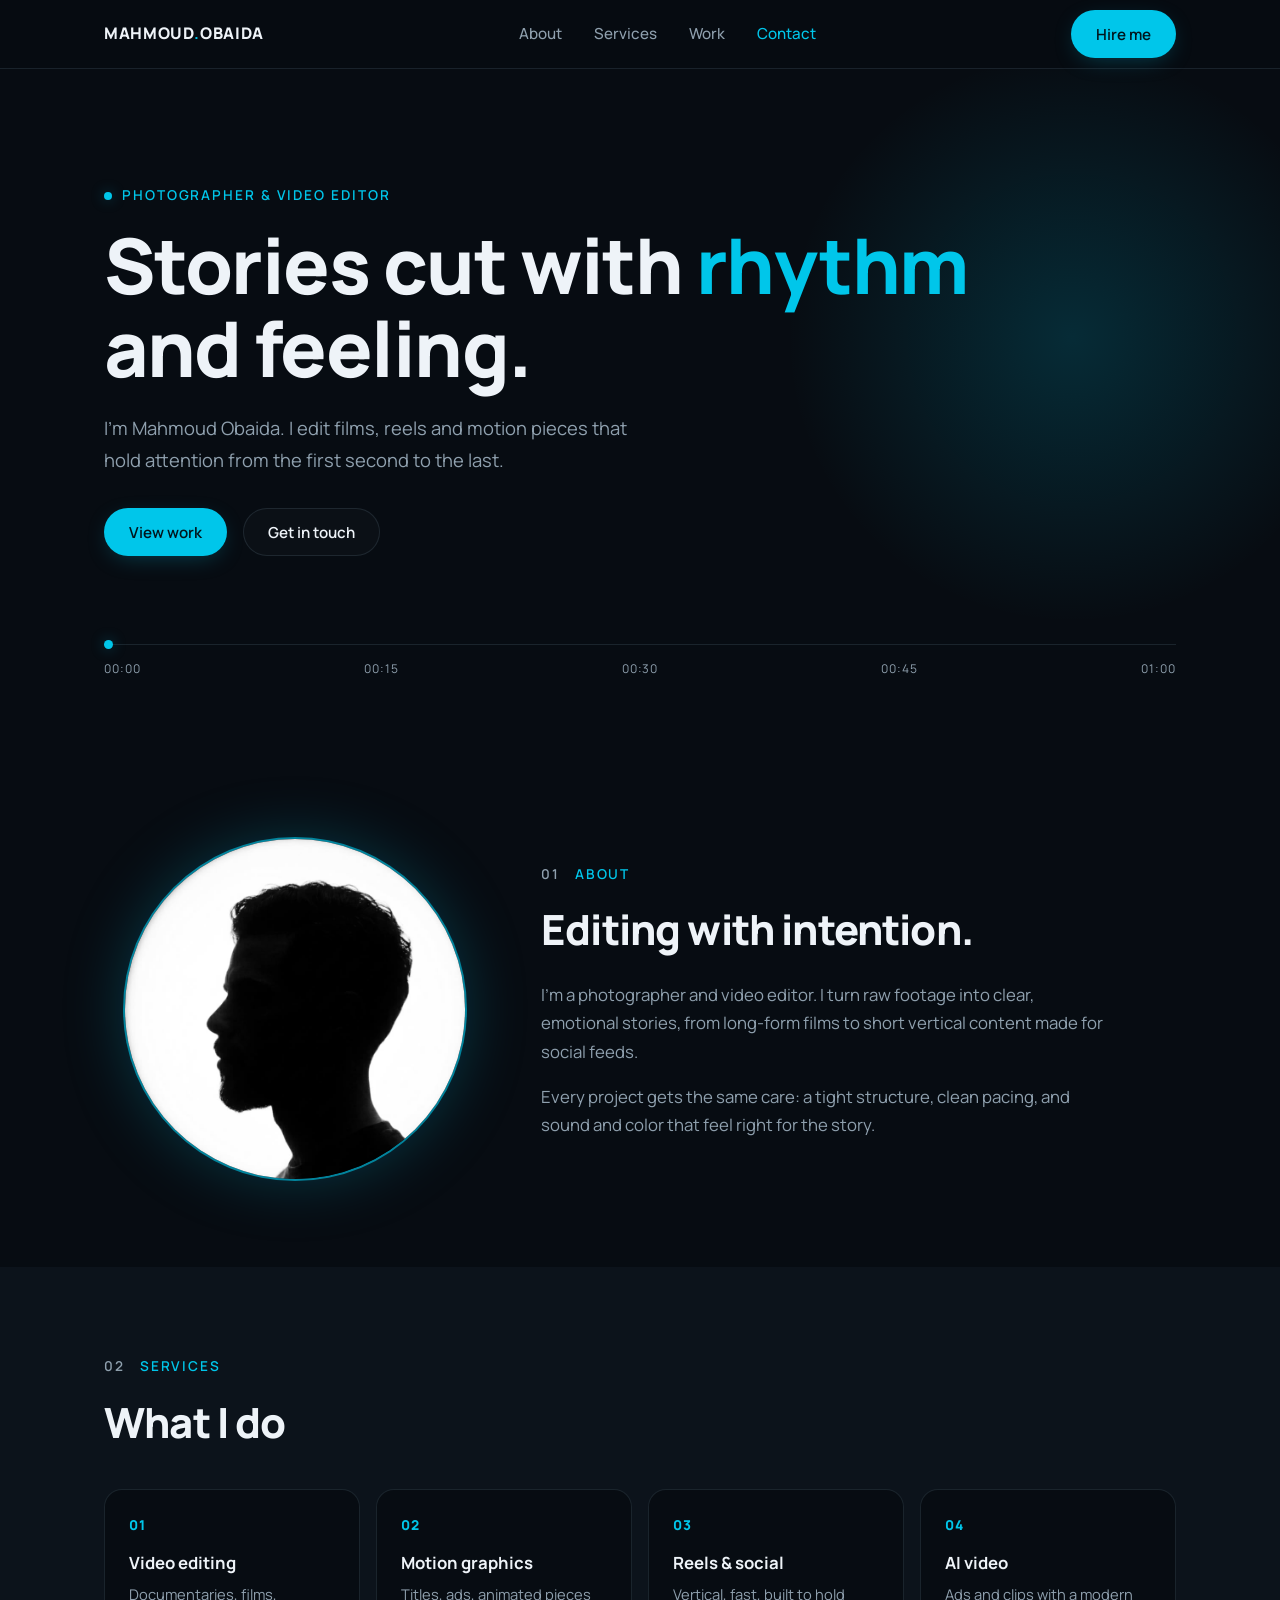
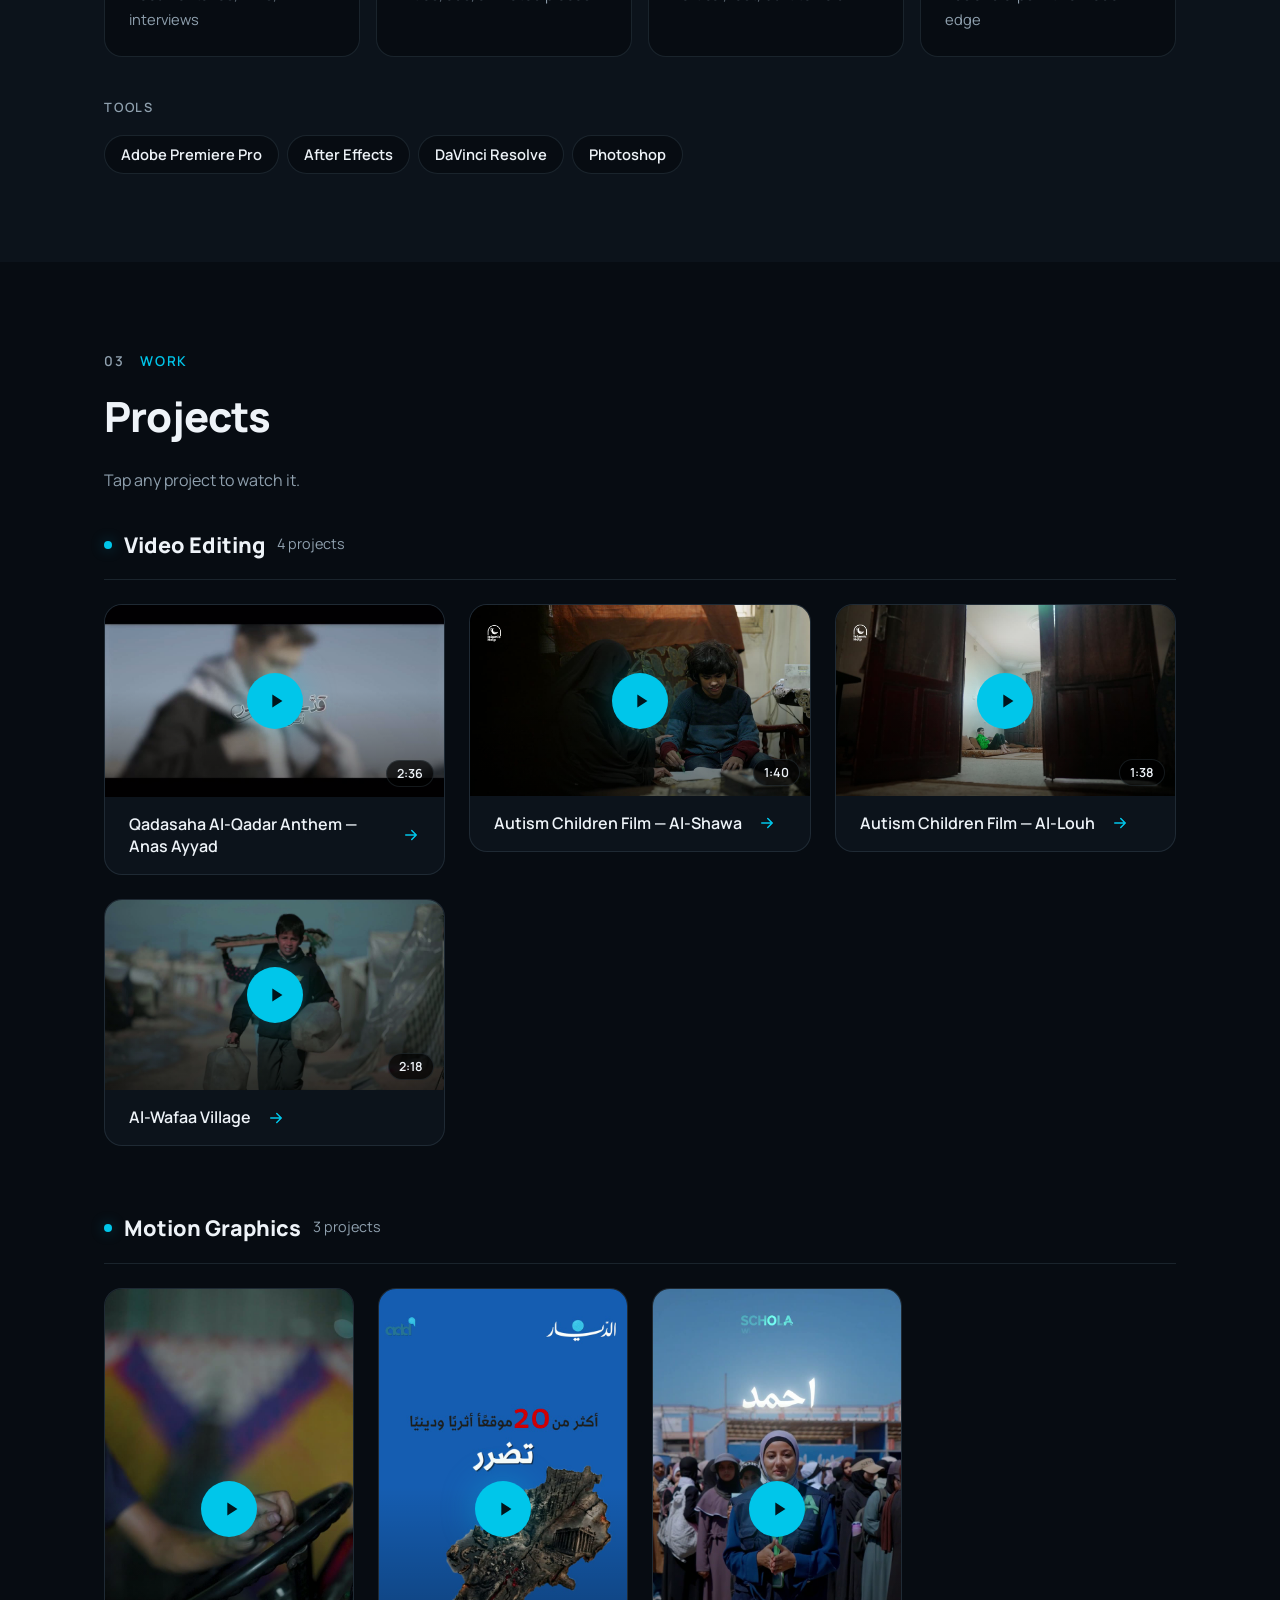
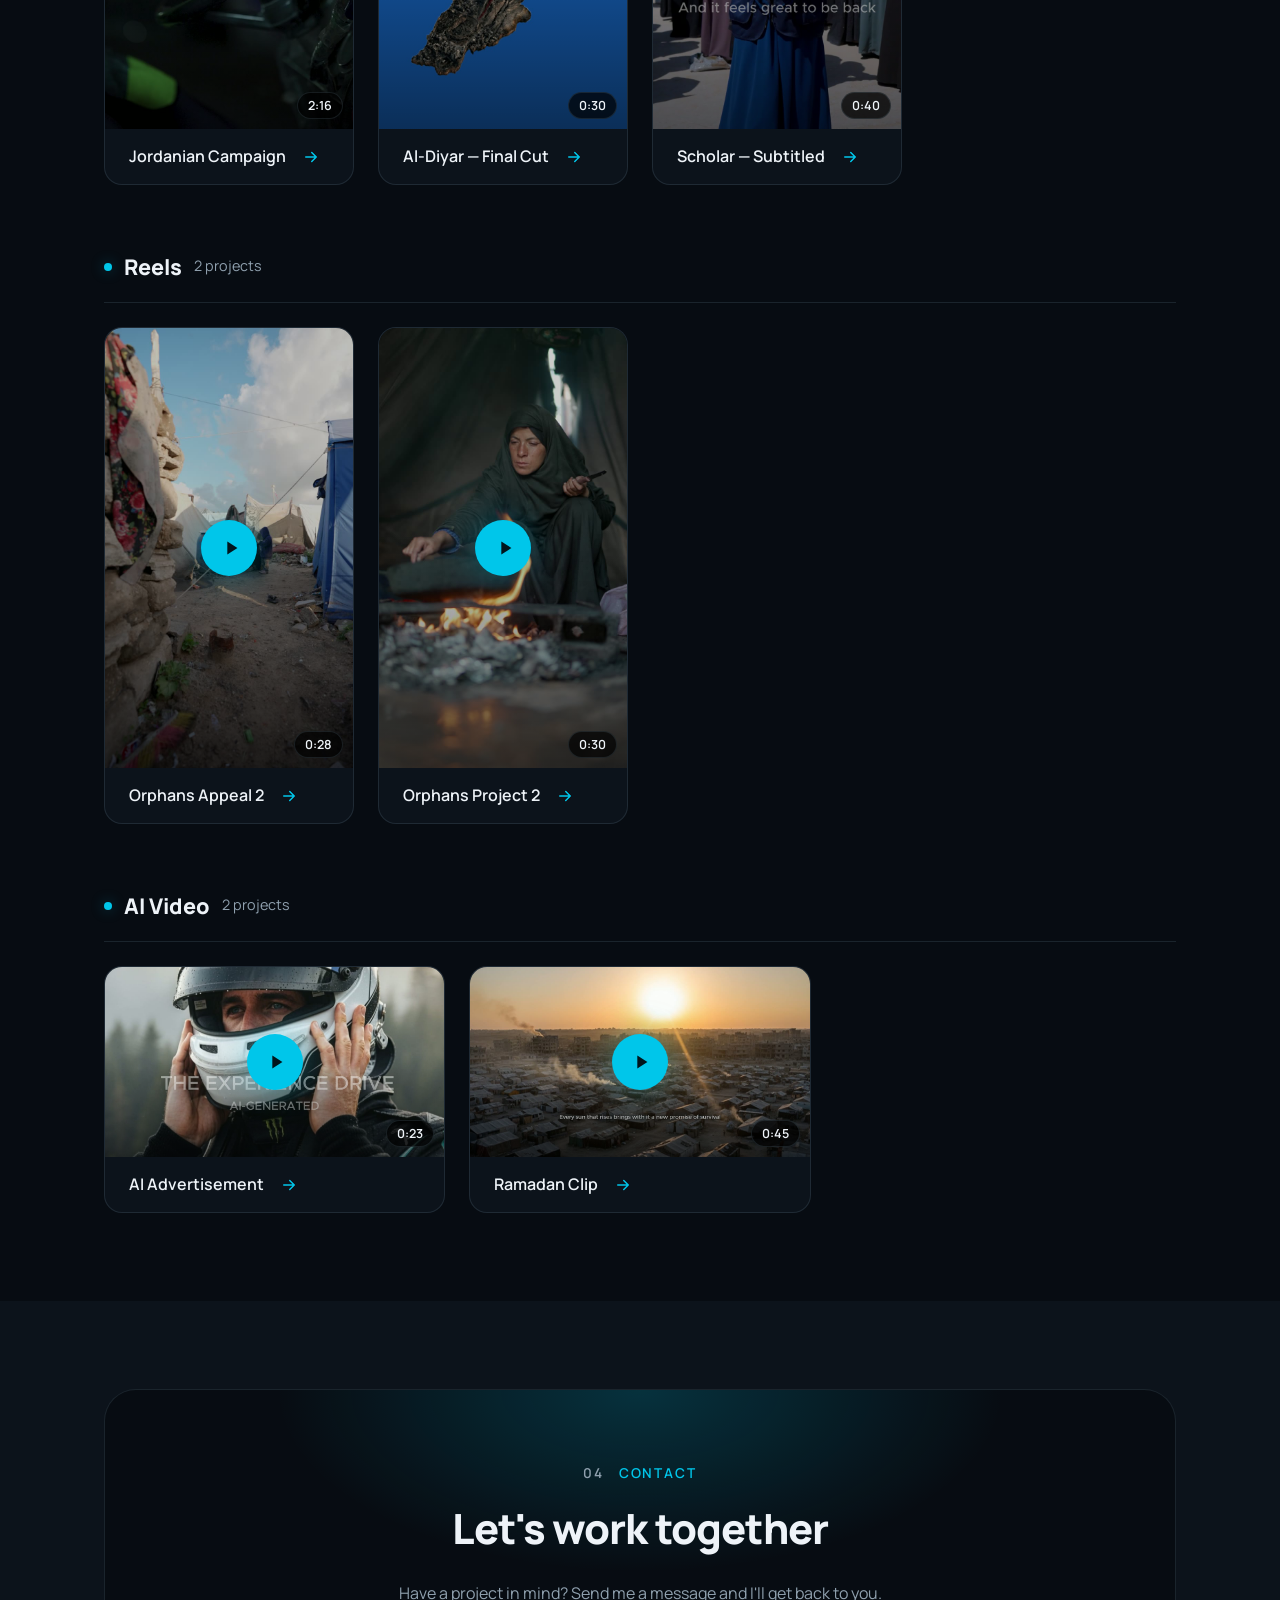
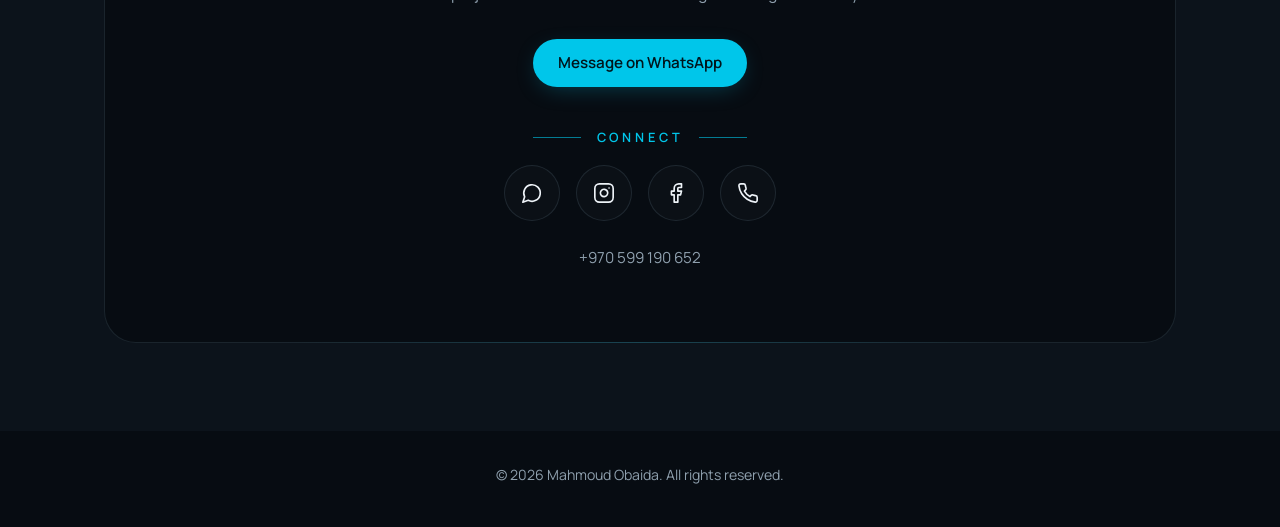
==== index.html @ cd0e5b62 "Cyan theme, stacked sections, admin dashboard" ====
<!DOCTYPE html>
<html lang="en">
<head>
<meta charset="UTF-8">
<meta name="viewport" content="width=device-width, initial-scale=1">
<title>Mahmoud Obaida — Photographer & Video Editor</title>
<meta name="description" content="Portfolio of Mahmoud Obaida, photographer and video editor. Video editing, reels, motion graphics and AI-assisted video.">
<meta name="theme-color" content="#070C12">
<link rel="preconnect" href="https://fonts.googleapis.com">
<link rel="preconnect" href="https://fonts.gstatic.com" crossorigin>
<link href="https://fonts.googleapis.com/css2?family=Manrope:wght@400;500;600;800&display=swap" rel="stylesheet">
<link rel="stylesheet" href="css/styles.css">
</head>
<body>

<header>
  <nav class="wrap">
    <a href="#top" class="logo">MAHMOUD<b>.</b>OBAIDA</a>
    <ul id="nav-links">
      <li><a href="#about">About</a></li>
      <li><a href="#services">Services</a></li>
      <li><a href="#work">Work</a></li>
      <li><a href="#contact">Contact</a></li>
    </ul>
    <a href="#contact" class="btn btn-primary">Hire me</a>
  </nav>
</header>

<main id="top">
  <section class="hero">
    <div class="wrap">
      <p class="eyebrow">Photographer &amp; Video Editor</p>
      <h1>Stories cut with <span>rhythm</span> and feeling.</h1>
      <p class="lead">I'm Mahmoud Obaida. I edit films, reels and motion pieces that hold attention from the first second to the last.</p>
      <div class="actions">
        <a href="#work" class="btn btn-primary">View work</a>
        <a href="#contact" class="btn btn-ghost">Get in touch</a>
      </div>
      <div class="timeline" aria-hidden="true">
        <span>00:00</span><span>00:15</span><span>00:30</span><span>00:45</span><span>01:00</span>
        <i class="playhead"></i>
      </div>
    </div>
  </section>

  <section id="about">
    <div class="wrap about">
      <div class="portrait"><img src="media/photos/about.jpg" alt="Silhouette portrait of Mahmoud Obaida" loading="lazy"></div>
      <div>
        <p class="kicker"><b>01</b> About</p>
        <h2>Editing with intention.</h2>
        <p>I'm a photographer and video editor. I turn raw footage into clear, emotional stories, from long-form films to short vertical content made for social feeds.</p>
        <p>Every project gets the same care: a tight structure, clean pacing, and sound and color that feel right for the story.</p>
      </div>
    </div>
  </section>

  <section id="services" class="alt">
    <div class="wrap">
      <p class="kicker"><b>02</b> Services</p>
      <h2>What I do</h2>
      <div class="services">
        <div class="service"><em>01</em><b>Video editing</b><span>Documentaries, films, interviews</span></div>
        <div class="service"><em>02</em><b>Motion graphics</b><span>Titles, ads, animated pieces</span></div>
        <div class="service"><em>03</em><b>Reels &amp; social</b><span>Vertical, fast, built to hold</span></div>
        <div class="service"><em>04</em><b>AI video</b><span>Ads and clips with a modern edge</span></div>
      </div>
      <p class="tools-label">Tools</p>
      <ul class="tools">
        <li>Adobe Premiere Pro</li>
        <li>After Effects</li>
        <li>DaVinci Resolve</li>
        <li>Photoshop</li>
      </ul>
    </div>
  </section>

  <section id="work">
    <div class="wrap">
      <p class="kicker"><b>03</b> Work</p>
      <h2>Projects</h2>
      <p class="sub">Tap any project to watch it.</p>
      <div id="works" aria-live="polite"></div>
    </div>
  </section>

  <section id="contact" class="alt">
    <div class="wrap">
      <div class="contact-box">
        <p class="kicker"><b>04</b> Contact</p>
        <h2>Let's work together</h2>
        <p class="sub">Have a project in mind? Send me a message and I'll get back to you.</p>
        <div class="actions">
          <a class="btn btn-primary" href="https://wa.me/970599190652" target="_blank" rel="noopener">Message on WhatsApp</a>
        </div>
        <p class="connect-label"><span>Connect</span></p>
        <div class="socials">
          <a href="https://wa.me/970599190652" target="_blank" rel="noopener" aria-label="WhatsApp">
            <svg viewBox="0 0 24 24" fill="none" stroke="currentColor" stroke-width="1.8" stroke-linecap="round" stroke-linejoin="round"><path d="M7.9 20A9 9 0 1 0 4 16.1L2 22Z"/></svg>
          </a>
          <a href="https://www.instagram.com/mahmoudo_editor" target="_blank" rel="noopener" aria-label="Instagram">
            <svg viewBox="0 0 24 24" fill="none" stroke="currentColor" stroke-width="1.8" stroke-linecap="round" stroke-linejoin="round"><rect width="20" height="20" x="2" y="2" rx="5" ry="5"/><path d="M16 11.37A4 4 0 1 1 12.63 8 4 4 0 0 1 16 11.37z"/><line x1="17.5" x2="17.51" y1="6.5" y2="6.5"/></svg>
          </a>
          <a href="https://www.facebook.com/share/1K28f4U4rn/" target="_blank" rel="noopener" aria-label="Facebook">
            <svg viewBox="0 0 24 24" fill="none" stroke="currentColor" stroke-width="1.8" stroke-linecap="round" stroke-linejoin="round"><path d="M18 2h-3a5 5 0 0 0-5 5v3H7v4h3v8h4v-8h3l1-4h-4V7a1 1 0 0 1 1-1h3z"/></svg>
          </a>
          <a href="tel:+970599190652" aria-label="Call +970 599 190 652">
            <svg viewBox="0 0 24 24" fill="none" stroke="currentColor" stroke-width="1.8" stroke-linecap="round" stroke-linejoin="round"><path d="M22 16.92v3a2 2 0 0 1-2.18 2 19.79 19.79 0 0 1-8.63-3.07 19.5 19.5 0 0 1-6-6 19.79 19.79 0 0 1-3.07-8.67A2 2 0 0 1 4.11 2h3a2 2 0 0 1 2 1.72 12.84 12.84 0 0 0 .7 2.81 2 2 0 0 1-.45 2.11L8.09 9.91a16 16 0 0 0 6 6l1.27-1.27a2 2 0 0 1 2.11-.45 12.84 12.84 0 0 0 2.81.7A2 2 0 0 1 22 16.92z"/></svg>
          </a>
        </div>
        <span class="phone" dir="ltr">+970 599 190 652</span>
      </div>
    </div>
  </section>
</main>

<footer>© <span id="year"></span> Mahmoud Obaida. All rights reserved.</footer>

<dialog id="lightbox" aria-label="Video player">
  <div class="player" id="player">
    <button class="close" id="close" aria-label="Close video">✕</button>
    <video id="vid" controls playsinline preload="none"></video>
    <p class="cap" id="cap"></p>
  </div>
</dialog>

<script src="js/main.js"></script>
</body>
</html>
---- css/styles.css ----
/* Mahmoud Obaida portfolio — dark theme, cyan accent. Colors and spacing are the tokens in :root. */
:root {
  --bg: #070C12;
  --surface: #0C131B;
  --surface-2: #121C27;
  --line: rgba(160, 200, 230, .12);
  --text: #EEF3F8;
  --muted: #8FA0AE;
  --accent: #00C6EA;
  --accent-2: #3DD9F5;
  --on-accent: #00151C;
  --glow: rgba(0, 198, 234, .35);
  --radius: 18px;
  --s1: 8px; --s2: 16px; --s3: 24px; --s4: 32px; --s5: 40px;
}
* { box-sizing: border-box; margin: 0; padding: 0; }
html { scroll-behavior: smooth; scroll-padding-top: 80px; }
body {
  font-family: 'Manrope', system-ui, sans-serif;
  background: var(--bg); color: var(--text);
  line-height: 1.7; -webkit-font-smoothing: antialiased; overflow-x: hidden;
}
a { color: inherit; text-decoration: none; }
img, video { display: block; max-width: 100%; }
ul { list-style: none; }
.wrap { max-width: 1120px; margin: 0 auto; padding: 0 var(--s3); }

/* Header */
header {
  position: sticky; top: 0; z-index: 20;
  background: rgba(7,12,18,.8); backdrop-filter: blur(16px);
  border-bottom: 1px solid var(--line);
}
nav { display: flex; align-items: center; justify-content: space-between; height: 68px; }
.logo { font-weight: 800; letter-spacing: .04em; }
.logo b { color: var(--accent); }
nav ul { display: flex; gap: var(--s4); }
nav ul a { color: var(--muted); font-weight: 500; font-size: .95rem; transition: color .2s; }
nav ul a:hover, nav ul a.active { color: var(--accent); }

/* Buttons. The ::after streak sweeps right to left every 3 seconds. */
.btn {
  position: relative; overflow: hidden;
  display: inline-flex; align-items: center; justify-content: center; gap: var(--s1);
  min-height: 48px; padding: 0 var(--s3); border-radius: 999px;
  font: 600 .95rem 'Manrope', sans-serif; cursor: pointer; border: 1px solid transparent;
  transition: transform .2s, box-shadow .25s, background .2s, border-color .2s;
}
.btn::after {
  content: ''; position: absolute; top: 0; bottom: 0; left: 0; width: 60%;
  background: linear-gradient(100deg, transparent, var(--shine, rgba(255,255,255,.5)), transparent);
  transform: translateX(170%) skewX(-20deg);
  animation: shine 3s ease-in-out infinite; pointer-events: none;
}
@keyframes shine {
  0%   { transform: translateX(170%) skewX(-20deg); }
  35%  { transform: translateX(-170%) skewX(-20deg); }
  100% { transform: translateX(-170%) skewX(-20deg); }
}
.btn:hover { transform: translateY(-2px); }
.btn-primary { background: var(--accent); color: var(--on-accent); box-shadow: 0 6px 24px -8px var(--glow); }
.btn-primary:hover { background: var(--accent-2); box-shadow: 0 10px 34px -6px var(--glow); }
.btn-ghost { --shine: rgba(255,255,255,.18); border-color: var(--line); color: var(--text); background: rgba(255,255,255,.02); }
.btn-ghost:hover { border-color: var(--accent); }

/* Hero */
.hero { position: relative; padding: 112px 0 72px; overflow: hidden; }
.hero::before {
  content: ''; position: absolute; right: -8%; top: -6%; width: 620px; height: 620px; pointer-events: none;
  background: radial-gradient(circle, rgba(0,198,234,.17), transparent 65%);
}
.hero .wrap { position: relative; }
.eyebrow {
  display: inline-flex; align-items: center; gap: 10px; color: var(--accent);
  font-weight: 600; font-size: .85rem; letter-spacing: .14em; text-transform: uppercase; margin-bottom: var(--s2);
}
.eyebrow::before { content: ''; width: 8px; height: 8px; border-radius: 50%; background: var(--accent); box-shadow: 0 0 14px var(--glow); }
h1 { font-size: clamp(2.6rem, 6.6vw, 4.8rem); font-weight: 800; line-height: 1.08; letter-spacing: -.02em; max-width: 12em; }
h1 span { color: var(--accent); }
.hero .lead { color: var(--muted); font-size: 1.15rem; max-width: 30em; margin: var(--s3) 0 var(--s4); }
.actions { display: flex; gap: var(--s2); flex-wrap: wrap; }

/* Timeline decoration */
.timeline {
  position: relative; display: flex; justify-content: space-between; margin-top: 88px; padding-top: 14px;
  border-top: 1px solid var(--line); color: var(--muted); font-size: .75rem; letter-spacing: .08em;
}
.playhead {
  position: absolute; top: -5px; left: 0; width: 9px; height: 9px; border-radius: 50%;
  background: var(--accent); box-shadow: 0 0 14px var(--glow); animation: scrub 14s linear infinite;
}
@keyframes scrub { from { left: 0; } to { left: calc(100% - 9px); } }

/* Sections */
section { padding: 88px 0; }
.alt { background: var(--surface); }
.kicker { color: var(--accent); font-size: .85rem; font-weight: 600; letter-spacing: .14em; text-transform: uppercase; }
.kicker b { color: var(--muted); font-weight: 600; margin-right: 10px; }
h2 { font-size: clamp(1.9rem, 4vw, 2.6rem); font-weight: 800; letter-spacing: -.02em; margin: var(--s1) 0 var(--s2); }
.sub { color: var(--muted); max-width: 36em; margin-bottom: var(--s4); }

/* About */
.about { display: grid; grid-template-columns: .75fr 1.25fr; gap: 56px; align-items: center; }
.portrait {
  justify-self: center; width: min(340px, 100%); aspect-ratio: 1; border-radius: 50%; overflow: hidden;
  box-shadow: 0 0 0 2px rgba(0,198,234,.6), 0 0 70px -12px var(--glow);
}
.portrait img { width: 100%; height: 100%; object-fit: cover; }
.about p:not(.kicker) { color: var(--muted); margin-bottom: var(--s2); font-size: 1.05rem; max-width: 34em; }

/* Services */
.services { display: grid; grid-template-columns: repeat(4, 1fr); gap: var(--s2); margin-top: var(--s4); }
.service {
  display: flex; flex-direction: column; gap: 4px; padding: var(--s3); border-radius: var(--radius);
  background: var(--bg); border: 1px solid var(--line); transition: border-color .25s, transform .25s;
}
.service:hover { border-color: rgba(0,198,234,.55); transform: translateY(-3px); }
.service em { font-style: normal; color: var(--accent); font-weight: 800; font-size: .85rem; letter-spacing: .1em; margin-bottom: var(--s1); }
.service b { font-size: 1.05rem; }
.service span { color: var(--muted); font-size: .92rem; }
.tools-label { margin: var(--s5) 0 var(--s2); color: var(--muted); font-size: .8rem; font-weight: 600; letter-spacing: .14em; text-transform: uppercase; }
.tools { display: flex; flex-wrap: wrap; gap: var(--s1); }
.tools li { padding: 6px var(--s2); border-radius: 999px; border: 1px solid var(--line); background: var(--bg); font-weight: 600; font-size: .92rem; }

/* Work: one block per category, stacked */
.cat + .cat { margin-top: 64px; }
.cat-head { display: flex; align-items: baseline; gap: 12px; margin-bottom: var(--s3); padding-bottom: var(--s2); border-bottom: 1px solid var(--line); }
.cat-head h3 { display: flex; align-items: center; gap: 12px; font-size: 1.35rem; font-weight: 800; }
.cat-head h3::before { content: ''; width: 8px; height: 8px; border-radius: 50%; background: var(--accent); box-shadow: 0 0 14px var(--glow); }
.cat-head span { color: var(--muted); font-size: .9rem; }
.grid { display: grid; grid-template-columns: repeat(auto-fill, minmax(320px, 1fr)); gap: var(--s3); align-items: start; }
.grid--vertical { grid-template-columns: repeat(auto-fill, 250px); justify-content: start; }
.card {
  display: flex; flex-direction: column; text-align: left; cursor: pointer; padding: 0;
  border: 1px solid var(--line); border-radius: var(--radius); background: var(--surface); overflow: hidden;
  color: inherit; font: inherit; transition: transform .3s, box-shadow .3s, border-color .3s;
}
.alt .card { background: var(--bg); }
.card:hover { transform: translateY(-4px); border-color: rgba(0,198,234,.55); box-shadow: 0 20px 50px -18px var(--glow); }
.thumb { position: relative; width: 100%; overflow: hidden; background: var(--surface-2); }
.thumb img { width: 100%; height: 100%; object-fit: cover; transition: transform .5s; }
.card:hover .thumb img { transform: scale(1.04); }
.play {
  position: absolute; inset: 0; display: grid; place-items: center;
  background: linear-gradient(to top, rgba(0,0,0,.5), transparent 55%);
}
.play i {
  width: 56px; height: 56px; border-radius: 50%; display: grid; place-items: center;
  background: var(--accent); box-shadow: 0 0 34px var(--glow); transition: transform .25s;
}
.card:hover .play i { transform: scale(1.12); }
.play svg { width: 22px; height: 22px; fill: var(--on-accent); margin-left: 3px; }
.dur { position: absolute; right: 10px; bottom: 10px; padding: 2px 10px; border-radius: 999px; font-size: .78rem; font-weight: 600; background: rgba(0,0,0,.7); border: 1px solid var(--line); }
.meta { display: flex; align-items: center; justify-content: space-between; gap: var(--s2); padding: var(--s2) var(--s3); }
.meta h4 { font-size: 1rem; font-weight: 600; line-height: 1.4; }
.meta svg { flex: none; width: 18px; height: 18px; color: var(--accent); }
.state { color: var(--muted); padding: var(--s4) 0; }

/* Lightbox. Horizontal videos keep their own aspect ratio; vertical ones fill the screen. */
dialog {
  position: fixed; inset: 0; width: 100vw; height: 100dvh; max-width: none; max-height: none;
  border: 0; padding: 0; margin: 0; overflow: hidden; background: transparent; color: var(--text);
}
dialog::backdrop { background: rgba(0,0,0,.96); backdrop-filter: blur(10px); }
.player {
  position: relative; width: 100%; height: 100%; padding: var(--s2);
  display: flex; flex-direction: column; align-items: center; justify-content: center; gap: var(--s2);
}
.player video {
  max-width: min(94vw, 1200px); max-height: 78dvh; border-radius: 14px; background: #000;
  box-shadow: 0 30px 100px -20px var(--glow);
}
.cap { font-weight: 600; text-align: center; }
.close {
  position: absolute; top: var(--s2); right: var(--s2); z-index: 2; width: 44px; height: 44px; border-radius: 50%;
  border: 1px solid var(--line); background: rgba(18,28,39,.88); color: var(--text); cursor: pointer; font-size: 1.2rem;
}
.close:hover { border-color: var(--accent); }
dialog.vertical .player { padding: 0; gap: 0; }
dialog.vertical video { height: 100dvh; width: auto; max-width: 100vw; max-height: none; border-radius: 0; box-shadow: none; }
dialog.vertical .cap {
  position: absolute; top: 0; left: 0; right: 0; z-index: 1; text-align: left; pointer-events: none;
  padding: var(--s3) 84px 56px var(--s3); background: linear-gradient(to bottom, rgba(0,0,0,.72), transparent);
}

/* Contact */
.contact-box {
  text-align: center; padding: 72px var(--s3); border-radius: 32px; border: 1px solid var(--line);
  background: radial-gradient(520px 260px at 50% 0%, rgba(0,198,234,.2), transparent 70%), var(--bg);
}
.contact-box .sub { margin-inline: auto; }
.contact-box .actions { justify-content: center; }
.connect-label { display: flex; align-items: center; justify-content: center; gap: var(--s2); margin: var(--s5) 0 var(--s2); color: var(--accent); font-size: .8rem; font-weight: 600; letter-spacing: .3em; text-transform: uppercase; }
.connect-label::before, .connect-label::after { content: ''; width: 48px; height: 1px; background: var(--accent); opacity: .6; }
.socials { display: flex; justify-content: center; gap: var(--s2); }
.socials a {
  display: grid; place-items: center; width: 56px; height: 56px; border-radius: 50%;
  border: 1px solid var(--line); color: var(--text); background: rgba(255,255,255,.02);
  transition: color .2s, border-color .2s, box-shadow .25s, transform .2s;
}
.socials a:hover { color: var(--accent); border-color: var(--accent); box-shadow: 0 0 28px var(--glow); transform: translateY(-2px); }
.socials svg { width: 22px; height: 22px; }
.phone { display: block; margin-top: var(--s3); color: var(--muted); font-size: .95rem; unicode-bidi: isolate; }

footer { padding: var(--s4) 0 var(--s5); text-align: center; color: var(--muted); font-size: .88rem; }

@media (max-width: 900px) {
  .services { grid-template-columns: repeat(2, 1fr); }
}
@media (max-width: 720px) {
  nav ul { display: none; }
  .hero { padding: 64px 0 48px; }
  .hero::before { width: 380px; height: 380px; }
  .timeline { margin-top: 56px; }
  section { padding: 64px 0; }
  .about { grid-template-columns: 1fr; gap: var(--s4); }
  .services { grid-template-columns: 1fr; }
  .grid { grid-template-columns: 1fr; }
  .grid--vertical { grid-template-columns: repeat(2, 1fr); }
  .meta { padding: var(--s2); }
  .contact-box { padding: 48px var(--s2); }
}
:focus-visible { outline: 2px solid var(--accent-2); outline-offset: 3px; }
@media (prefers-reduced-motion: reduce) {
  * { transition: none !important; scroll-behavior: auto !important; }
  .btn::after, .playhead { animation: none; }
  .btn::after { display: none; }
}
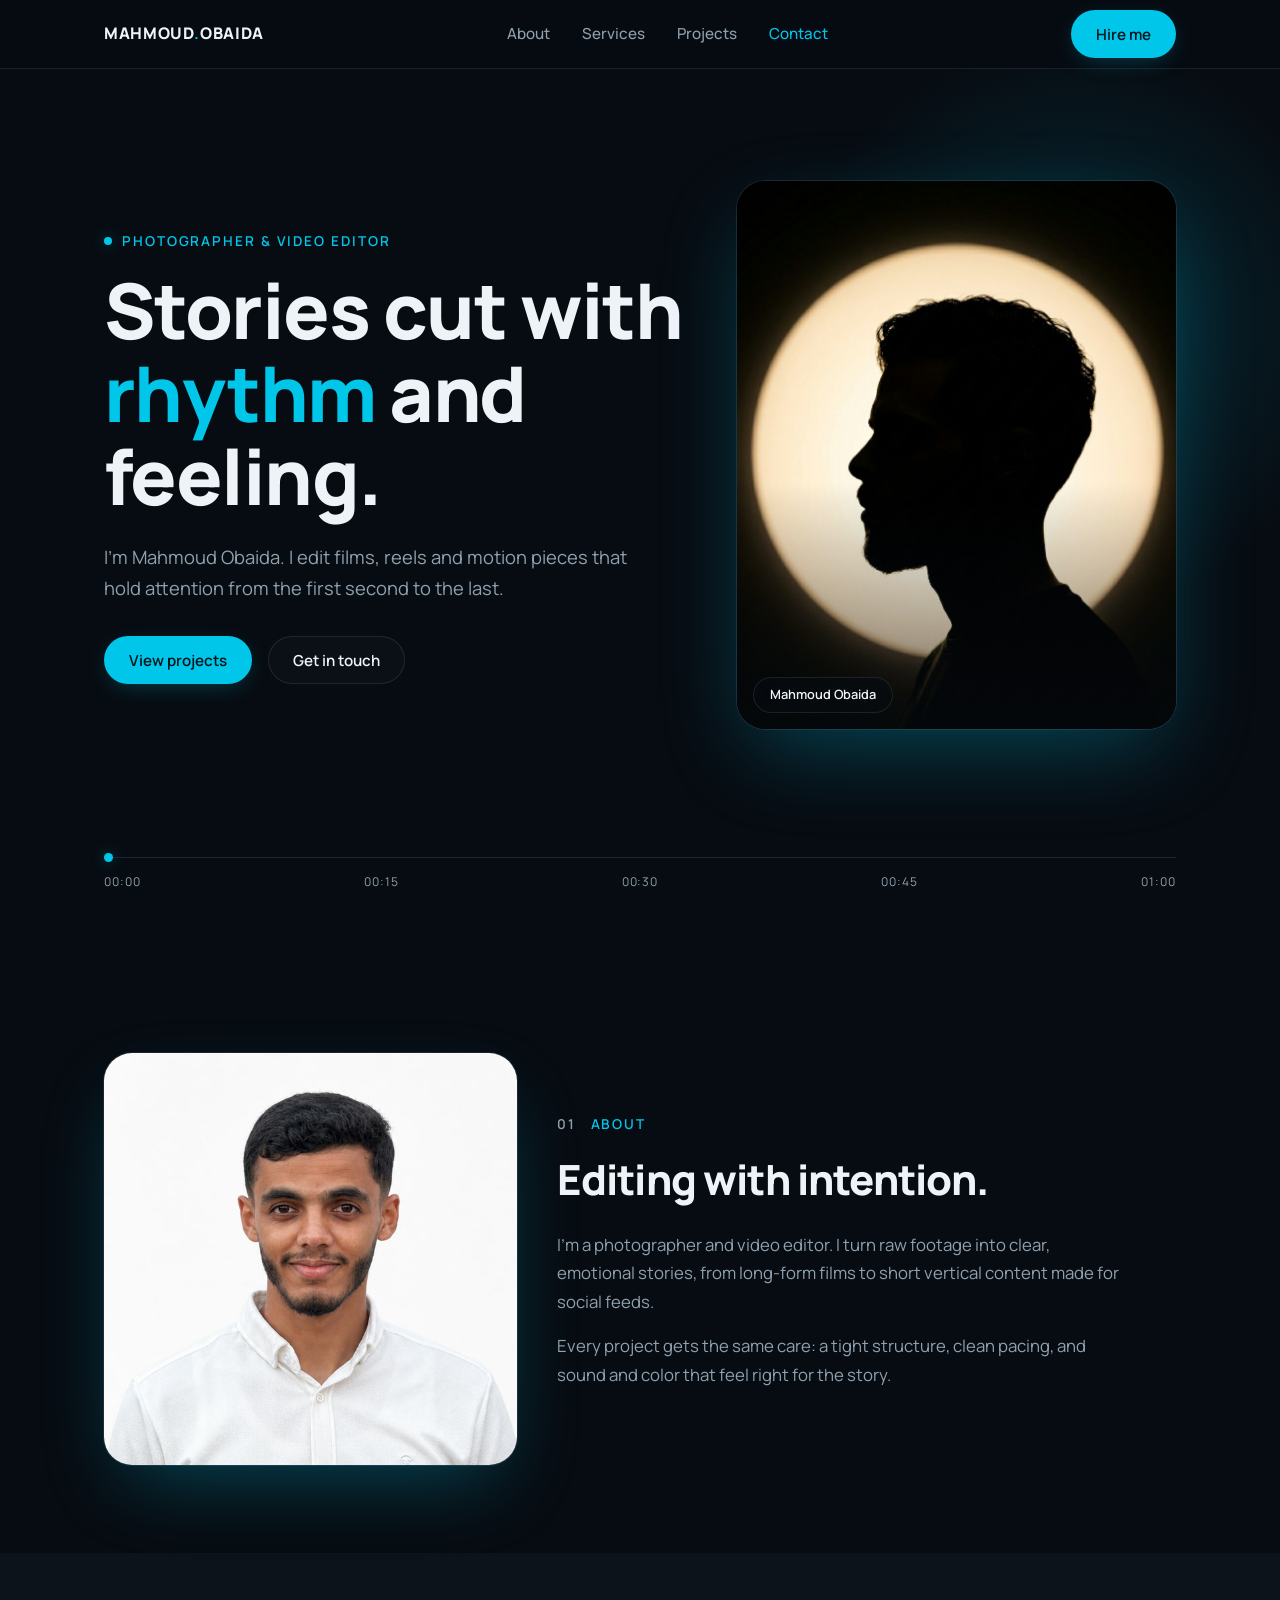
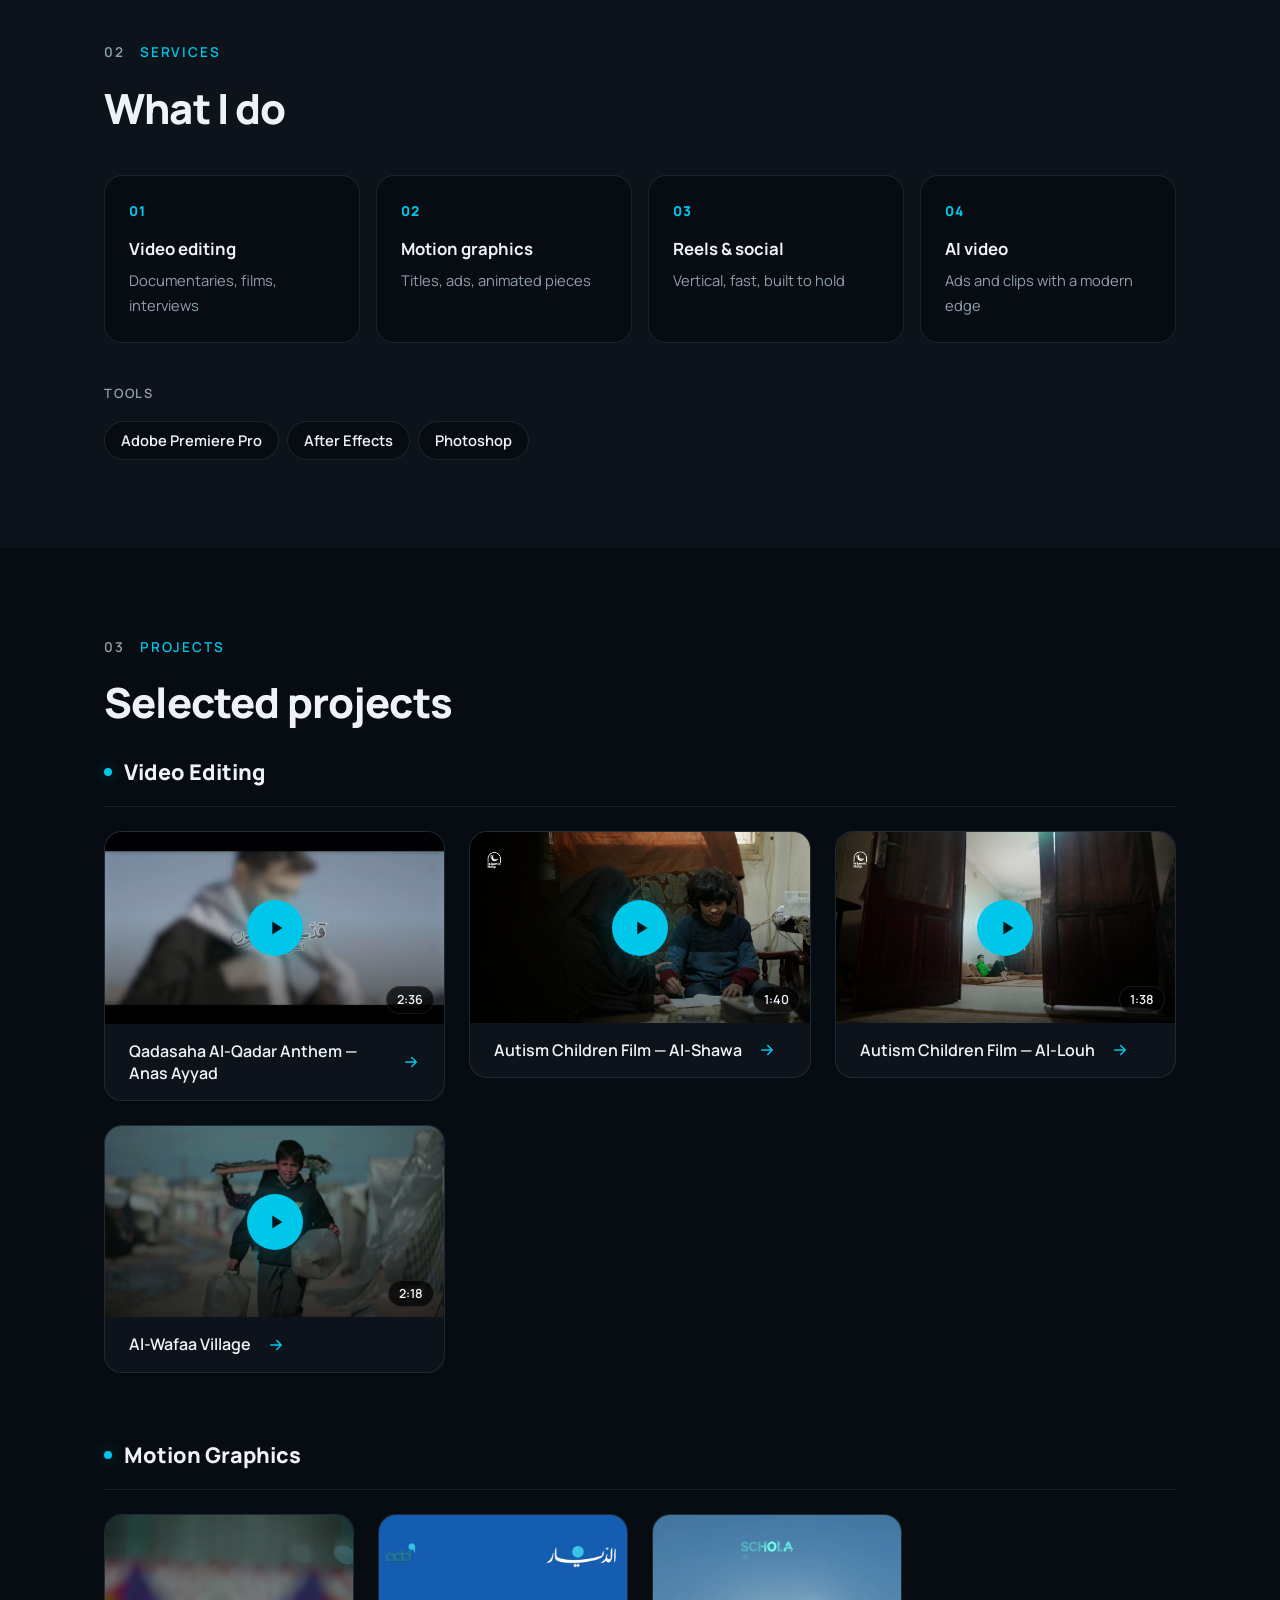
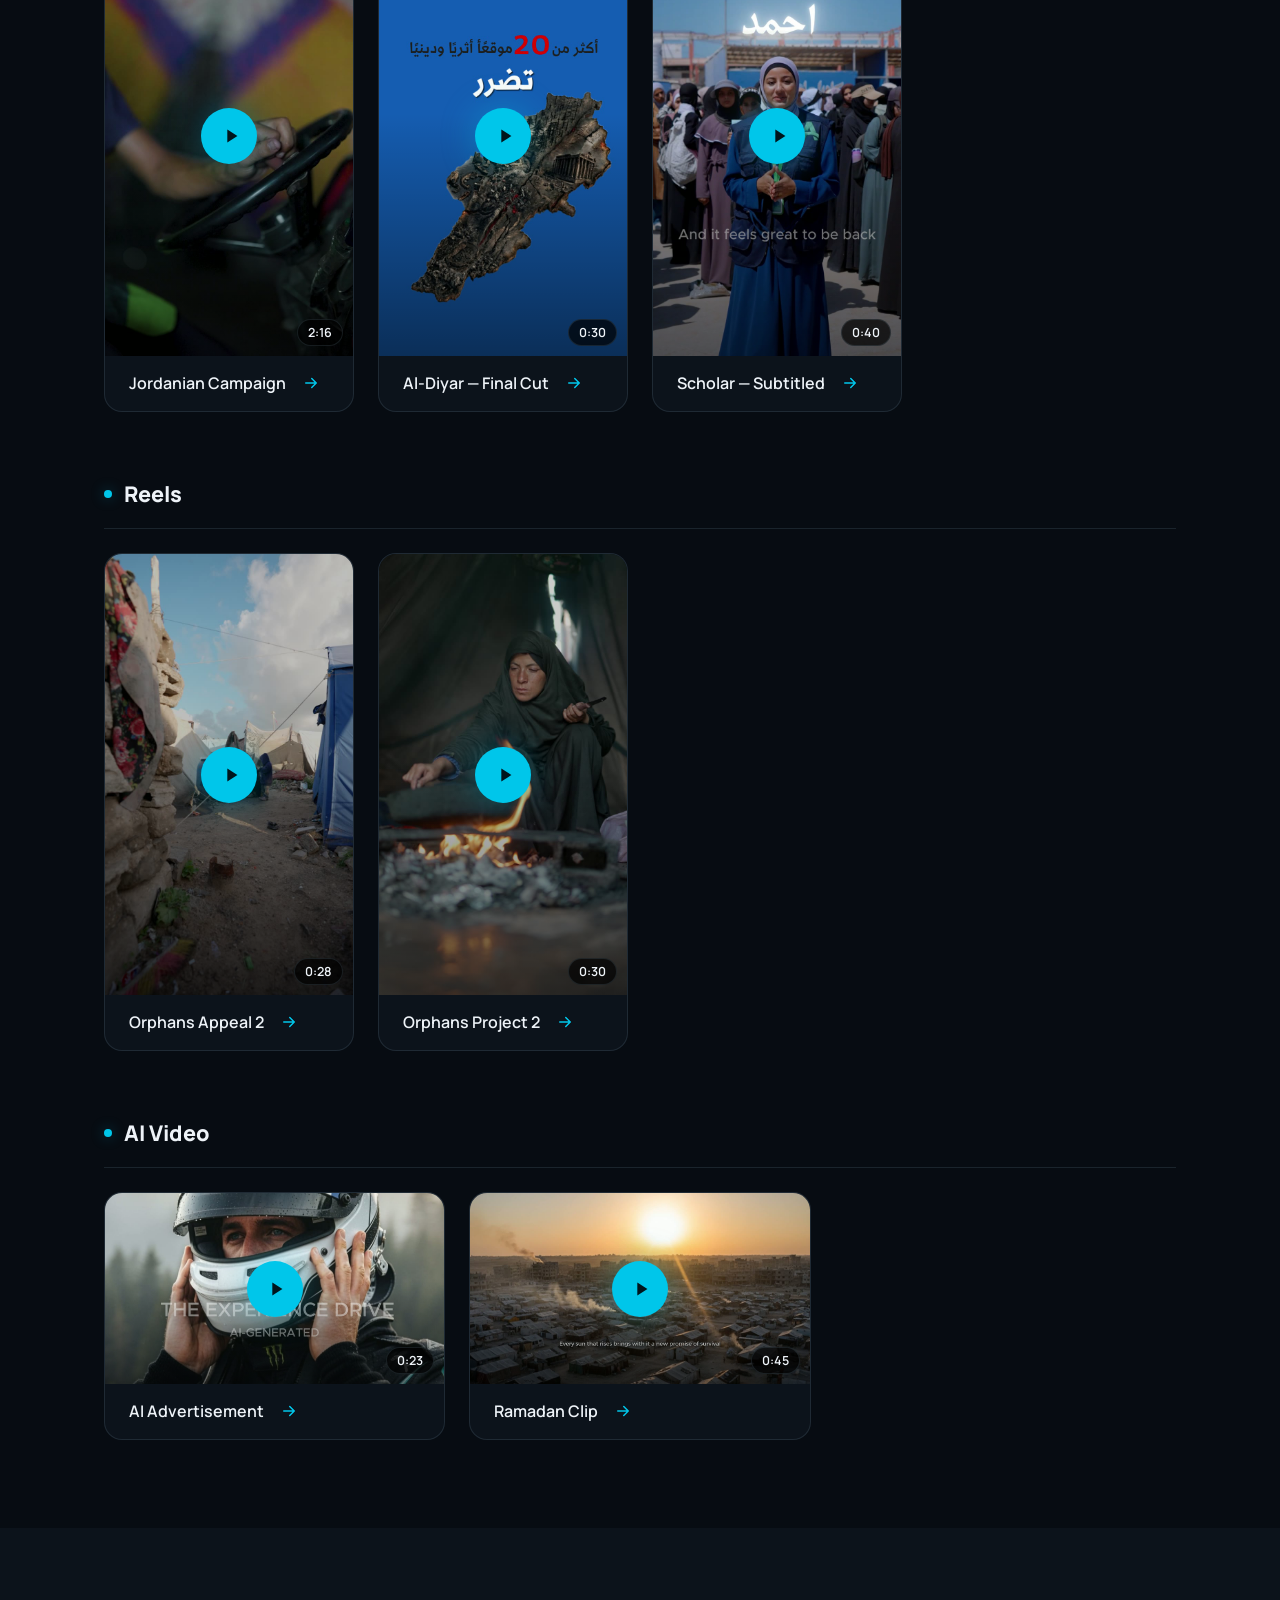
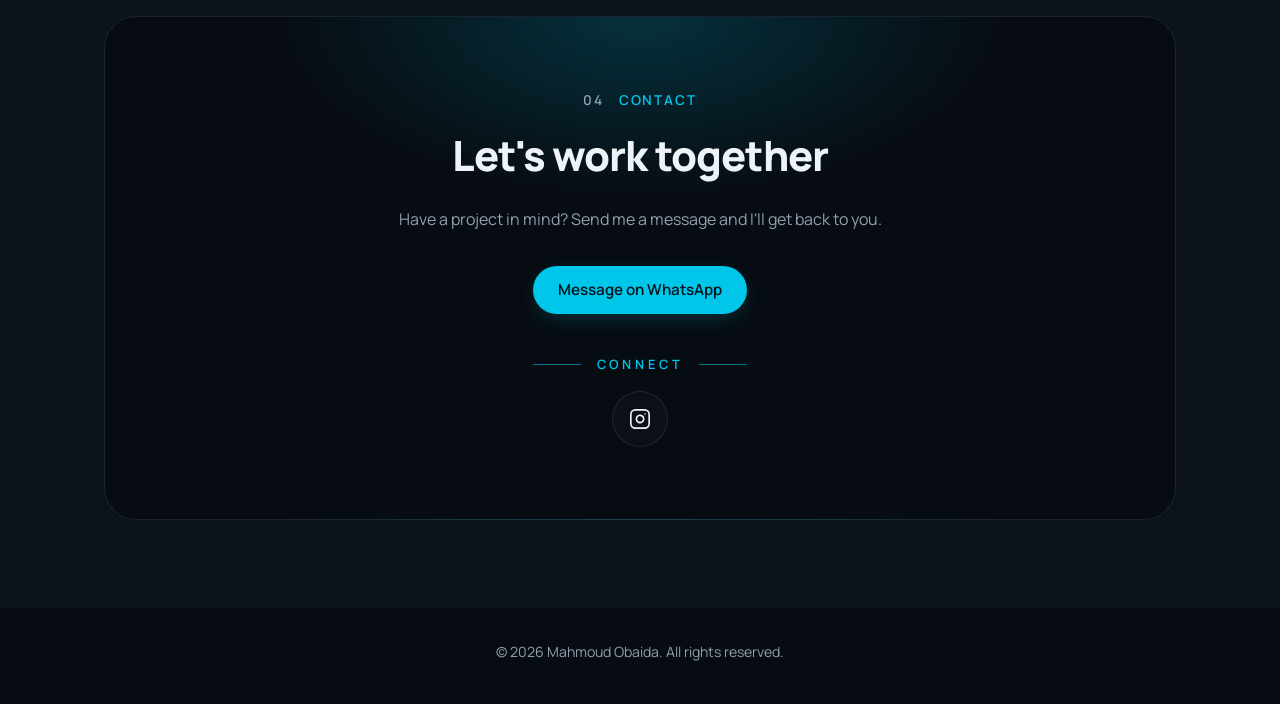
==== commit 65f9b326: "Restore photos, tweak services hover" ====
--- a/index.html
+++ b/index.html
@@ -19,7 +19,7 @@
     <ul id="nav-links">
       <li><a href="#about">About</a></li>
       <li><a href="#services">Services</a></li>
-      <li><a href="#work">Work</a></li>
+      <li><a href="#projects">Projects</a></li>
       <li><a href="#contact">Contact</a></li>
     </ul>
     <a href="#contact" class="btn btn-primary">Hire me</a>
@@ -29,12 +29,18 @@
 <main id="top">
   <section class="hero">
     <div class="wrap">
-      <p class="eyebrow">Photographer &amp; Video Editor</p>
-      <h1>Stories cut with <span>rhythm</span> and feeling.</h1>
-      <p class="lead">I'm Mahmoud Obaida. I edit films, reels and motion pieces that hold attention from the first second to the last.</p>
-      <div class="actions">
-        <a href="#work" class="btn btn-primary">View work</a>
-        <a href="#contact" class="btn btn-ghost">Get in touch</a>
+      <div>
+        <p class="eyebrow">Photographer &amp; Video Editor</p>
+        <h1>Stories cut with <span>rhythm</span> and feeling.</h1>
+        <p class="lead">I'm Mahmoud Obaida. I edit films, reels and motion pieces that hold attention from the first second to the last.</p>
+        <div class="actions">
+          <a href="#projects" class="btn btn-primary">View projects</a>
+          <a href="#contact" class="btn btn-ghost">Get in touch</a>
+        </div>
+      </div>
+      <div class="hero-photo">
+        <img src="media/photos/hero.jpg" alt="Portrait of Mahmoud Obaida in silhouette">
+        <span class="tag">Mahmoud Obaida</span>
       </div>
       <div class="timeline" aria-hidden="true">
         <span>00:00</span><span>00:15</span><span>00:30</span><span>00:45</span><span>01:00</span>
@@ -45,7 +51,7 @@
 
   <section id="about">
     <div class="wrap about">
-      <div class="portrait"><img src="media/photos/about.jpg" alt="Silhouette portrait of Mahmoud Obaida" loading="lazy"></div>
+      <div class="portrait"><img src="media/photos/portrait.jpg" alt="Mahmoud Obaida" loading="lazy"></div>
       <div>
         <p class="kicker"><b>01</b> About</p>
         <h2>Editing with intention.</h2>
@@ -69,17 +75,15 @@
       <ul class="tools">
         <li>Adobe Premiere Pro</li>
         <li>After Effects</li>
-        <li>DaVinci Resolve</li>
         <li>Photoshop</li>
       </ul>
     </div>
   </section>
 
-  <section id="work">
+  <section id="projects">
     <div class="wrap">
-      <p class="kicker"><b>03</b> Work</p>
-      <h2>Projects</h2>
-      <p class="sub">Tap any project to watch it.</p>
+      <p class="kicker"><b>03</b> Projects</p>
+      <h2>Selected projects</h2>
       <div id="works" aria-live="polite"></div>
     </div>
   </section>
@@ -95,20 +99,10 @@
         </div>
         <p class="connect-label"><span>Connect</span></p>
         <div class="socials">
-          <a href="https://wa.me/970599190652" target="_blank" rel="noopener" aria-label="WhatsApp">
-            <svg viewBox="0 0 24 24" fill="none" stroke="currentColor" stroke-width="1.8" stroke-linecap="round" stroke-linejoin="round"><path d="M7.9 20A9 9 0 1 0 4 16.1L2 22Z"/></svg>
-          </a>
           <a href="https://www.instagram.com/mahmoudo_editor" target="_blank" rel="noopener" aria-label="Instagram">
             <svg viewBox="0 0 24 24" fill="none" stroke="currentColor" stroke-width="1.8" stroke-linecap="round" stroke-linejoin="round"><rect width="20" height="20" x="2" y="2" rx="5" ry="5"/><path d="M16 11.37A4 4 0 1 1 12.63 8 4 4 0 0 1 16 11.37z"/><line x1="17.5" x2="17.51" y1="6.5" y2="6.5"/></svg>
           </a>
-          <a href="https://www.facebook.com/share/1K28f4U4rn/" target="_blank" rel="noopener" aria-label="Facebook">
-            <svg viewBox="0 0 24 24" fill="none" stroke="currentColor" stroke-width="1.8" stroke-linecap="round" stroke-linejoin="round"><path d="M18 2h-3a5 5 0 0 0-5 5v3H7v4h3v8h4v-8h3l1-4h-4V7a1 1 0 0 1 1-1h3z"/></svg>
-          </a>
-          <a href="tel:+970599190652" aria-label="Call +970 599 190 652">
-            <svg viewBox="0 0 24 24" fill="none" stroke="currentColor" stroke-width="1.8" stroke-linecap="round" stroke-linejoin="round"><path d="M22 16.92v3a2 2 0 0 1-2.18 2 19.79 19.79 0 0 1-8.63-3.07 19.5 19.5 0 0 1-6-6 19.79 19.79 0 0 1-3.07-8.67A2 2 0 0 1 4.11 2h3a2 2 0 0 1 2 1.72 12.84 12.84 0 0 0 .7 2.81 2 2 0 0 1-.45 2.11L8.09 9.91a16 16 0 0 0 6 6l1.27-1.27a2 2 0 0 1 2.11-.45 12.84 12.84 0 0 0 2.81.7A2 2 0 0 1 22 16.92z"/></svg>
-          </a>
         </div>
-        <span class="phone" dir="ltr">+970 599 190 652</span>
       </div>
     </div>
   </section>
--- a/css/styles.css
+++ b/css/styles.css
@@ -69,7 +69,19 @@
   content: ''; position: absolute; right: -8%; top: -6%; width: 620px; height: 620px; pointer-events: none;
   background: radial-gradient(circle, rgba(0,198,234,.17), transparent 65%);
 }
-.hero .wrap { position: relative; }
+.hero .wrap { position: relative; display: grid; grid-template-columns: 1.15fr .85fr; gap: var(--s5); align-items: center; }
+.hero .timeline { grid-column: 1 / -1; }
+.hero-photo {
+  position: relative; border-radius: 28px; overflow: hidden; aspect-ratio: 4/5;
+  box-shadow: 0 0 0 1px var(--line), 0 30px 90px -20px var(--glow);
+}
+.hero-photo img { width: 100%; height: 100%; object-fit: cover; }
+.hero-photo::after { content: ''; position: absolute; inset: 0; background: linear-gradient(to top, rgba(7,12,18,.55), transparent 45%); }
+.hero-photo .tag {
+  position: absolute; z-index: 1; left: var(--s2); bottom: var(--s2);
+  padding: 6px var(--s2); border-radius: 999px; background: rgba(7,12,18,.6); backdrop-filter: blur(10px);
+  border: 1px solid var(--line); font-size: .8rem; font-weight: 600;
+}
 .eyebrow {
   display: inline-flex; align-items: center; gap: 10px; color: var(--accent);
   font-weight: 600; font-size: .85rem; letter-spacing: .14em; text-transform: uppercase; margin-bottom: var(--s2);
@@ -100,11 +112,8 @@
 .sub { color: var(--muted); max-width: 36em; margin-bottom: var(--s4); }
 
 /* About */
-.about { display: grid; grid-template-columns: .75fr 1.25fr; gap: 56px; align-items: center; }
-.portrait {
-  justify-self: center; width: min(340px, 100%); aspect-ratio: 1; border-radius: 50%; overflow: hidden;
-  box-shadow: 0 0 0 2px rgba(0,198,234,.6), 0 0 70px -12px var(--glow);
-}
+.about { display: grid; grid-template-columns: .8fr 1.2fr; gap: var(--s5); align-items: center; }
+.portrait { border-radius: 28px; overflow: hidden; aspect-ratio: 1; box-shadow: 0 0 0 1px var(--line), 0 30px 80px -24px var(--glow); }
 .portrait img { width: 100%; height: 100%; object-fit: cover; }
 .about p:not(.kicker) { color: var(--muted); margin-bottom: var(--s2); font-size: 1.05rem; max-width: 34em; }
 
@@ -112,9 +121,16 @@
 .services { display: grid; grid-template-columns: repeat(4, 1fr); gap: var(--s2); margin-top: var(--s4); }
 .service {
   display: flex; flex-direction: column; gap: 4px; padding: var(--s3); border-radius: var(--radius);
-  background: var(--bg); border: 1px solid var(--line); transition: border-color .25s, transform .25s;
-}
-.service:hover { border-color: rgba(0,198,234,.55); transform: translateY(-3px); }
+  background: var(--bg); border: 1px solid var(--line);
+}
+.service, .tools li { transition: transform .3s cubic-bezier(.2,.8,.2,1), border-color .25s, box-shadow .3s, background .3s; }
+.service:hover, .tools li:hover {
+  position: relative; z-index: 1; border-color: var(--accent);
+  background: linear-gradient(180deg, rgba(0,198,234,.08), var(--bg) 65%);
+  box-shadow: 0 0 0 1px var(--accent), 0 0 30px -6px var(--glow), 0 22px 44px -20px var(--glow);
+}
+.service:hover { transform: translateY(-6px) scale(1.03); }
+.tools li:hover { transform: translateY(-3px) scale(1.06); }
 .service em { font-style: normal; color: var(--accent); font-weight: 800; font-size: .85rem; letter-spacing: .1em; margin-bottom: var(--s1); }
 .service b { font-size: 1.05rem; }
 .service span { color: var(--muted); font-size: .92rem; }
@@ -122,12 +138,11 @@
 .tools { display: flex; flex-wrap: wrap; gap: var(--s1); }
 .tools li { padding: 6px var(--s2); border-radius: 999px; border: 1px solid var(--line); background: var(--bg); font-weight: 600; font-size: .92rem; }
 
-/* Work: one block per category, stacked */
+/* Projects: one block per category, stacked */
 .cat + .cat { margin-top: 64px; }
 .cat-head { display: flex; align-items: baseline; gap: 12px; margin-bottom: var(--s3); padding-bottom: var(--s2); border-bottom: 1px solid var(--line); }
 .cat-head h3 { display: flex; align-items: center; gap: 12px; font-size: 1.35rem; font-weight: 800; }
 .cat-head h3::before { content: ''; width: 8px; height: 8px; border-radius: 50%; background: var(--accent); box-shadow: 0 0 14px var(--glow); }
-.cat-head span { color: var(--muted); font-size: .9rem; }
 .grid { display: grid; grid-template-columns: repeat(auto-fill, minmax(320px, 1fr)); gap: var(--s3); align-items: start; }
 .grid--vertical { grid-template-columns: repeat(auto-fill, 250px); justify-content: start; }
 .card {
@@ -200,7 +215,6 @@
 }
 .socials a:hover { color: var(--accent); border-color: var(--accent); box-shadow: 0 0 28px var(--glow); transform: translateY(-2px); }
 .socials svg { width: 22px; height: 22px; }
-.phone { display: block; margin-top: var(--s3); color: var(--muted); font-size: .95rem; unicode-bidi: isolate; }
 
 footer { padding: var(--s4) 0 var(--s5); text-align: center; color: var(--muted); font-size: .88rem; }
 
@@ -213,7 +227,10 @@
   .hero::before { width: 380px; height: 380px; }
   .timeline { margin-top: 56px; }
   section { padding: 64px 0; }
-  .about { grid-template-columns: 1fr; gap: var(--s4); }
+  .hero .wrap, .about { grid-template-columns: 1fr; }
+  .hero-photo { order: -1; aspect-ratio: 1; max-height: 340px; }
+  .about { gap: var(--s4); }
+  .portrait { max-width: 320px; }
   .services { grid-template-columns: 1fr; }
   .grid { grid-template-columns: 1fr; }
   .grid--vertical { grid-template-columns: repeat(2, 1fr); }
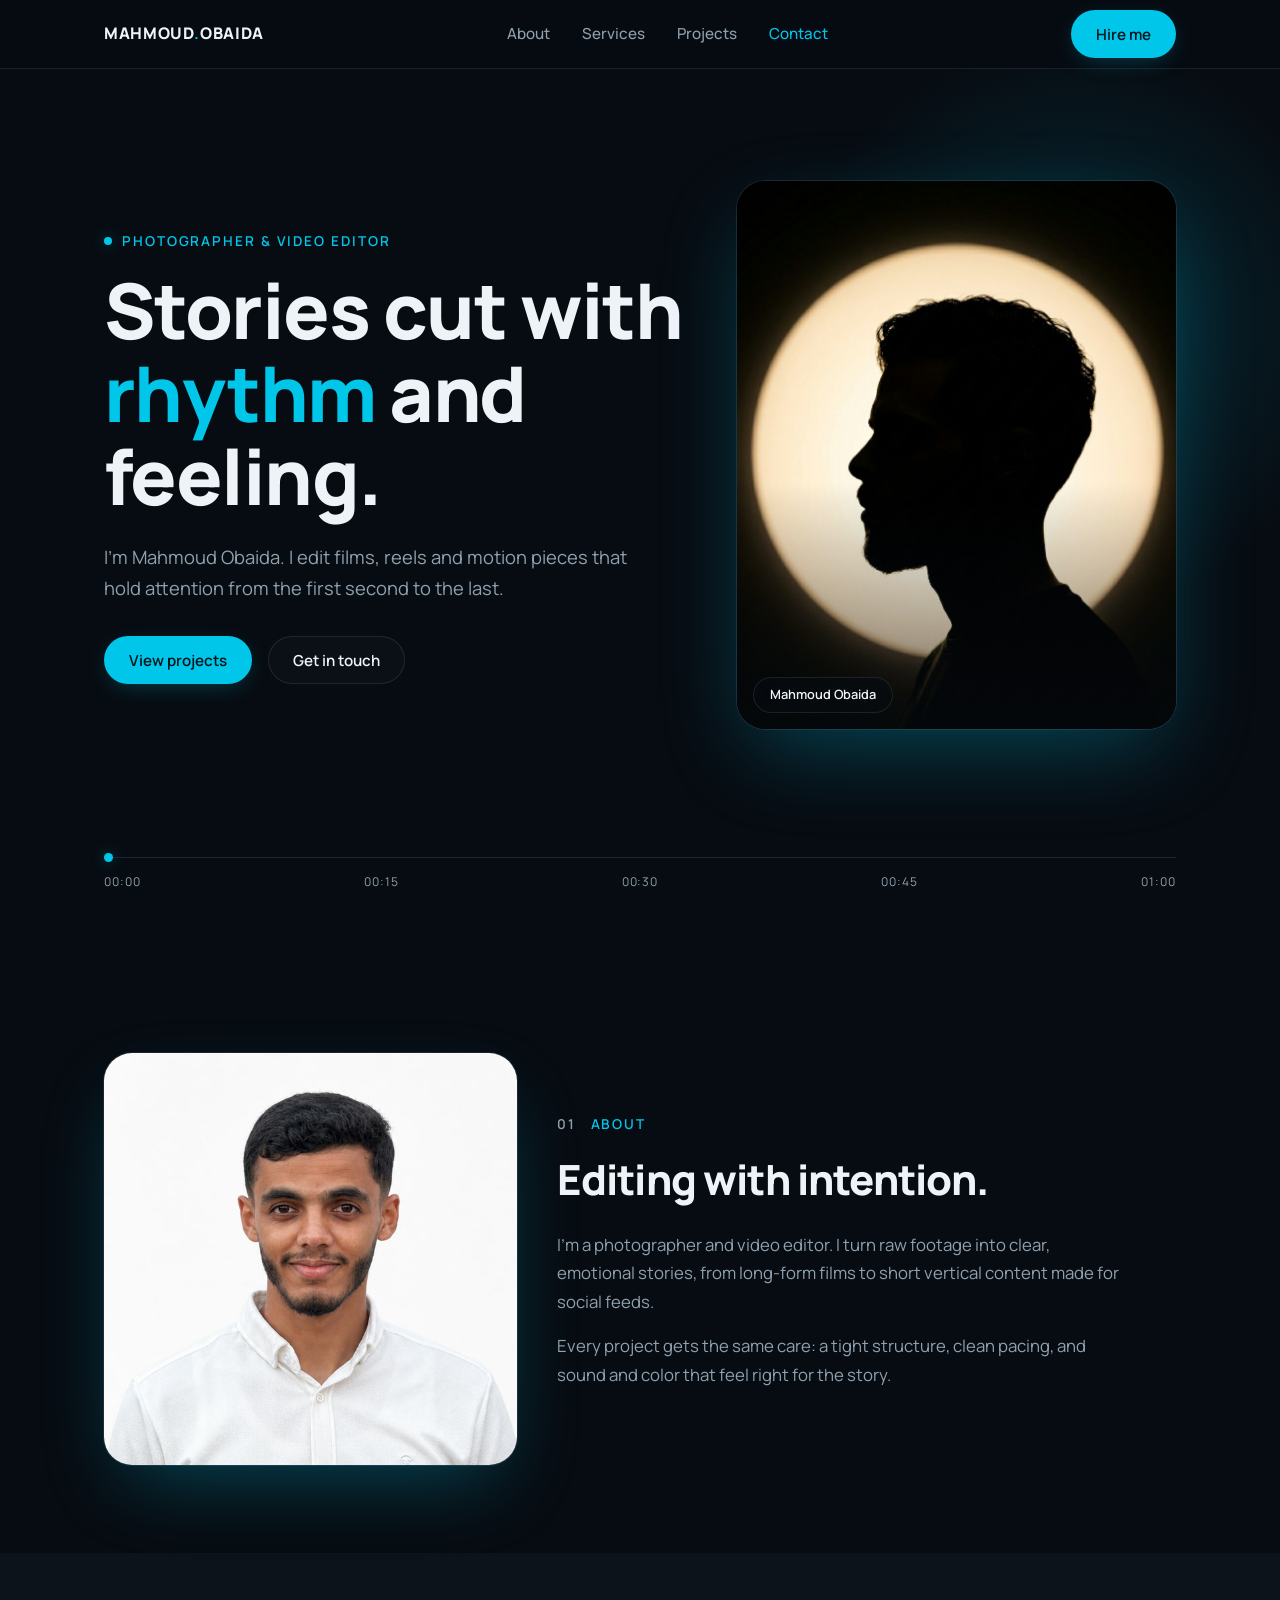
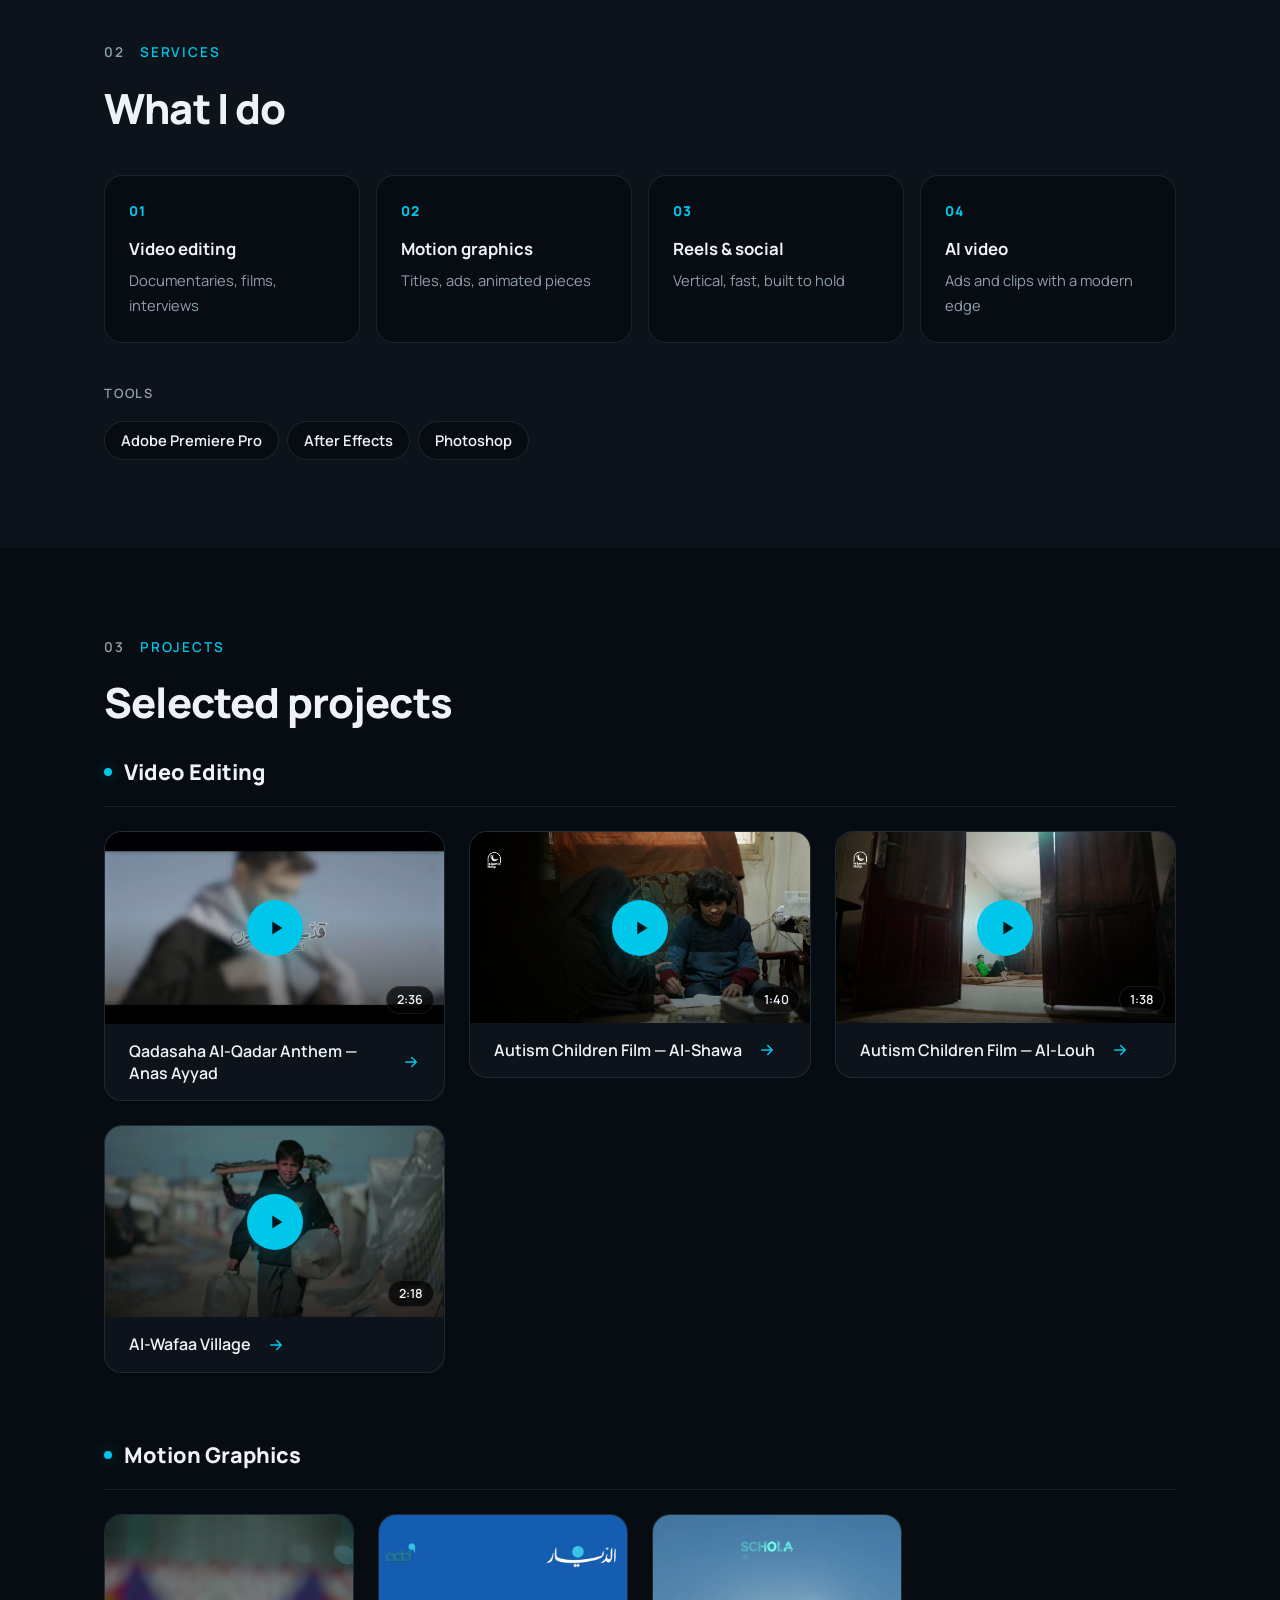
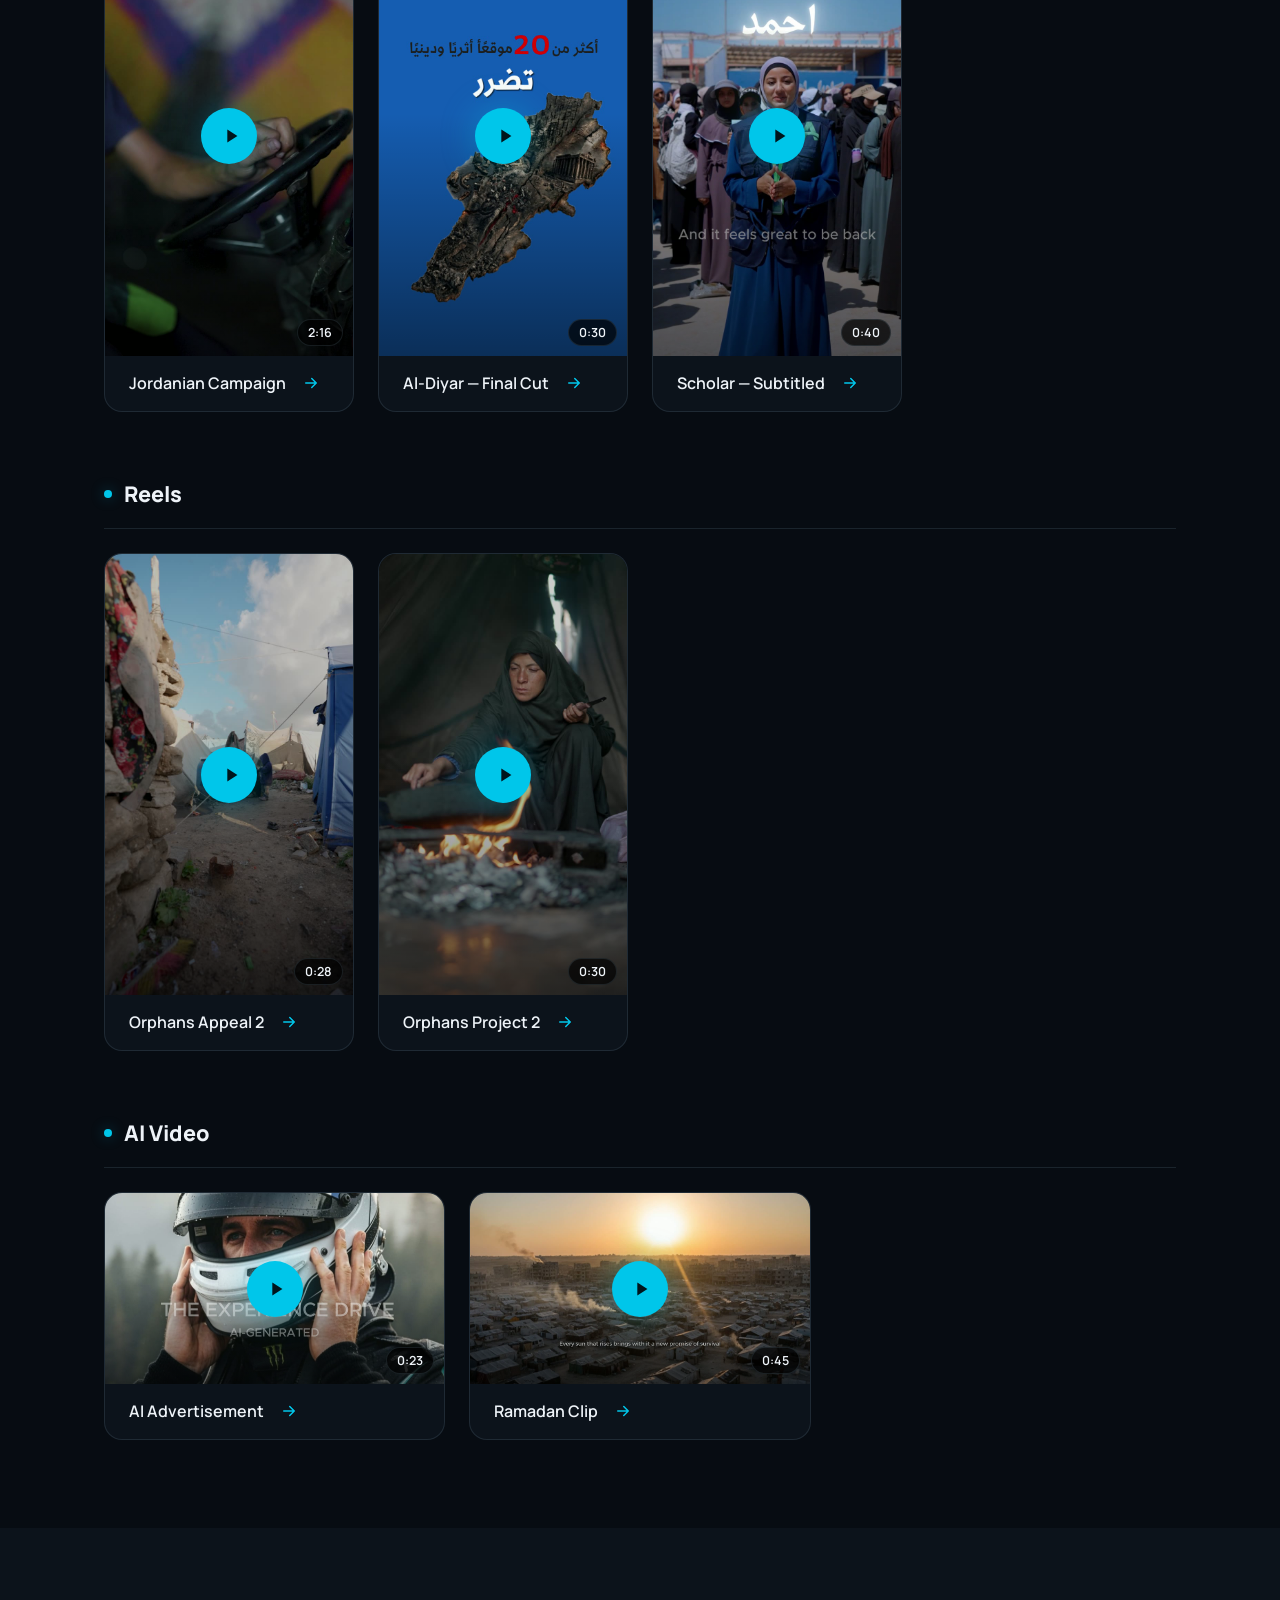
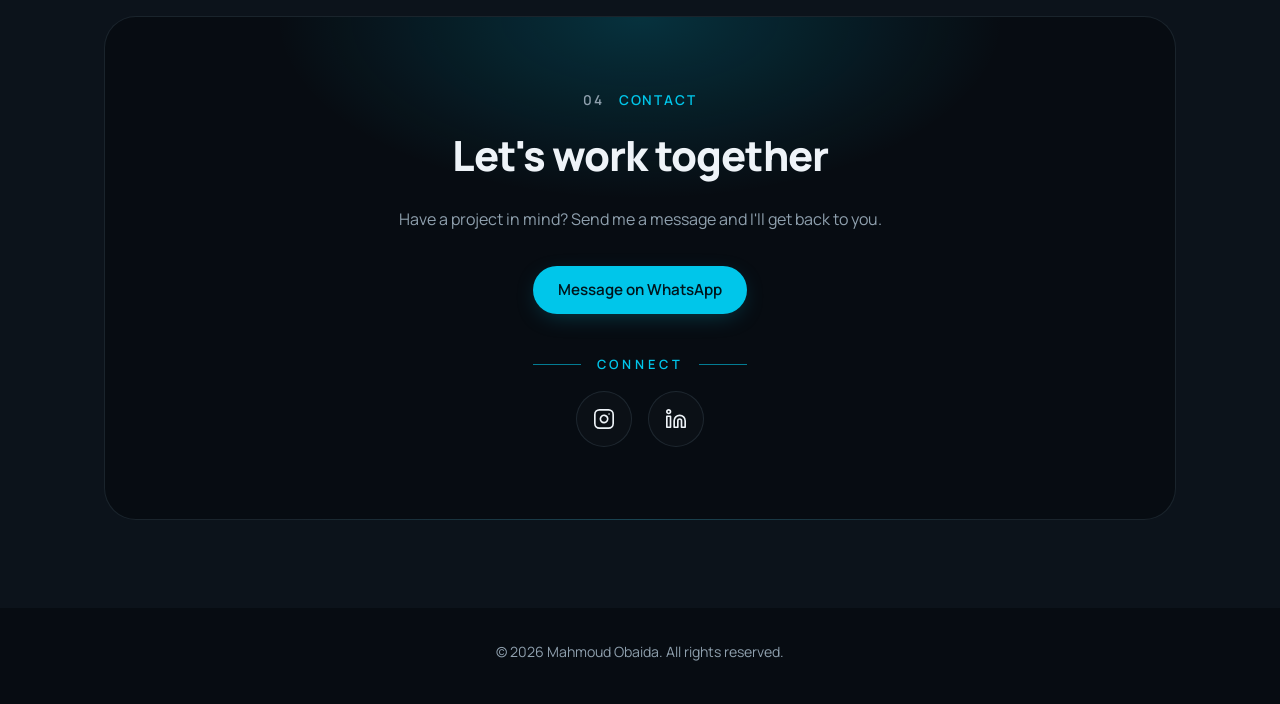
==== commit 8d9d2909: "Add LinkedIn, rename Work to Projects, simplify contact" ====
--- a/index.html
+++ b/index.html
@@ -102,6 +102,9 @@
           <a href="https://www.instagram.com/mahmoudo_editor" target="_blank" rel="noopener" aria-label="Instagram">
             <svg viewBox="0 0 24 24" fill="none" stroke="currentColor" stroke-width="1.8" stroke-linecap="round" stroke-linejoin="round"><rect width="20" height="20" x="2" y="2" rx="5" ry="5"/><path d="M16 11.37A4 4 0 1 1 12.63 8 4 4 0 0 1 16 11.37z"/><line x1="17.5" x2="17.51" y1="6.5" y2="6.5"/></svg>
           </a>
+          <a href="https://www.linkedin.com/in/mahmoudo-editor" target="_blank" rel="noopener" aria-label="LinkedIn">
+            <svg viewBox="0 0 24 24" fill="none" stroke="currentColor" stroke-width="1.8" stroke-linecap="round" stroke-linejoin="round"><path d="M16 8a6 6 0 0 1 6 6v7h-4v-7a2 2 0 0 0-2-2 2 2 0 0 0-2 2v7h-4v-7a6 6 0 0 1 6-6z"/><rect width="4" height="12" x="2" y="9"/><circle cx="4" cy="4" r="2"/></svg>
+          </a>
         </div>
       </div>
     </div>
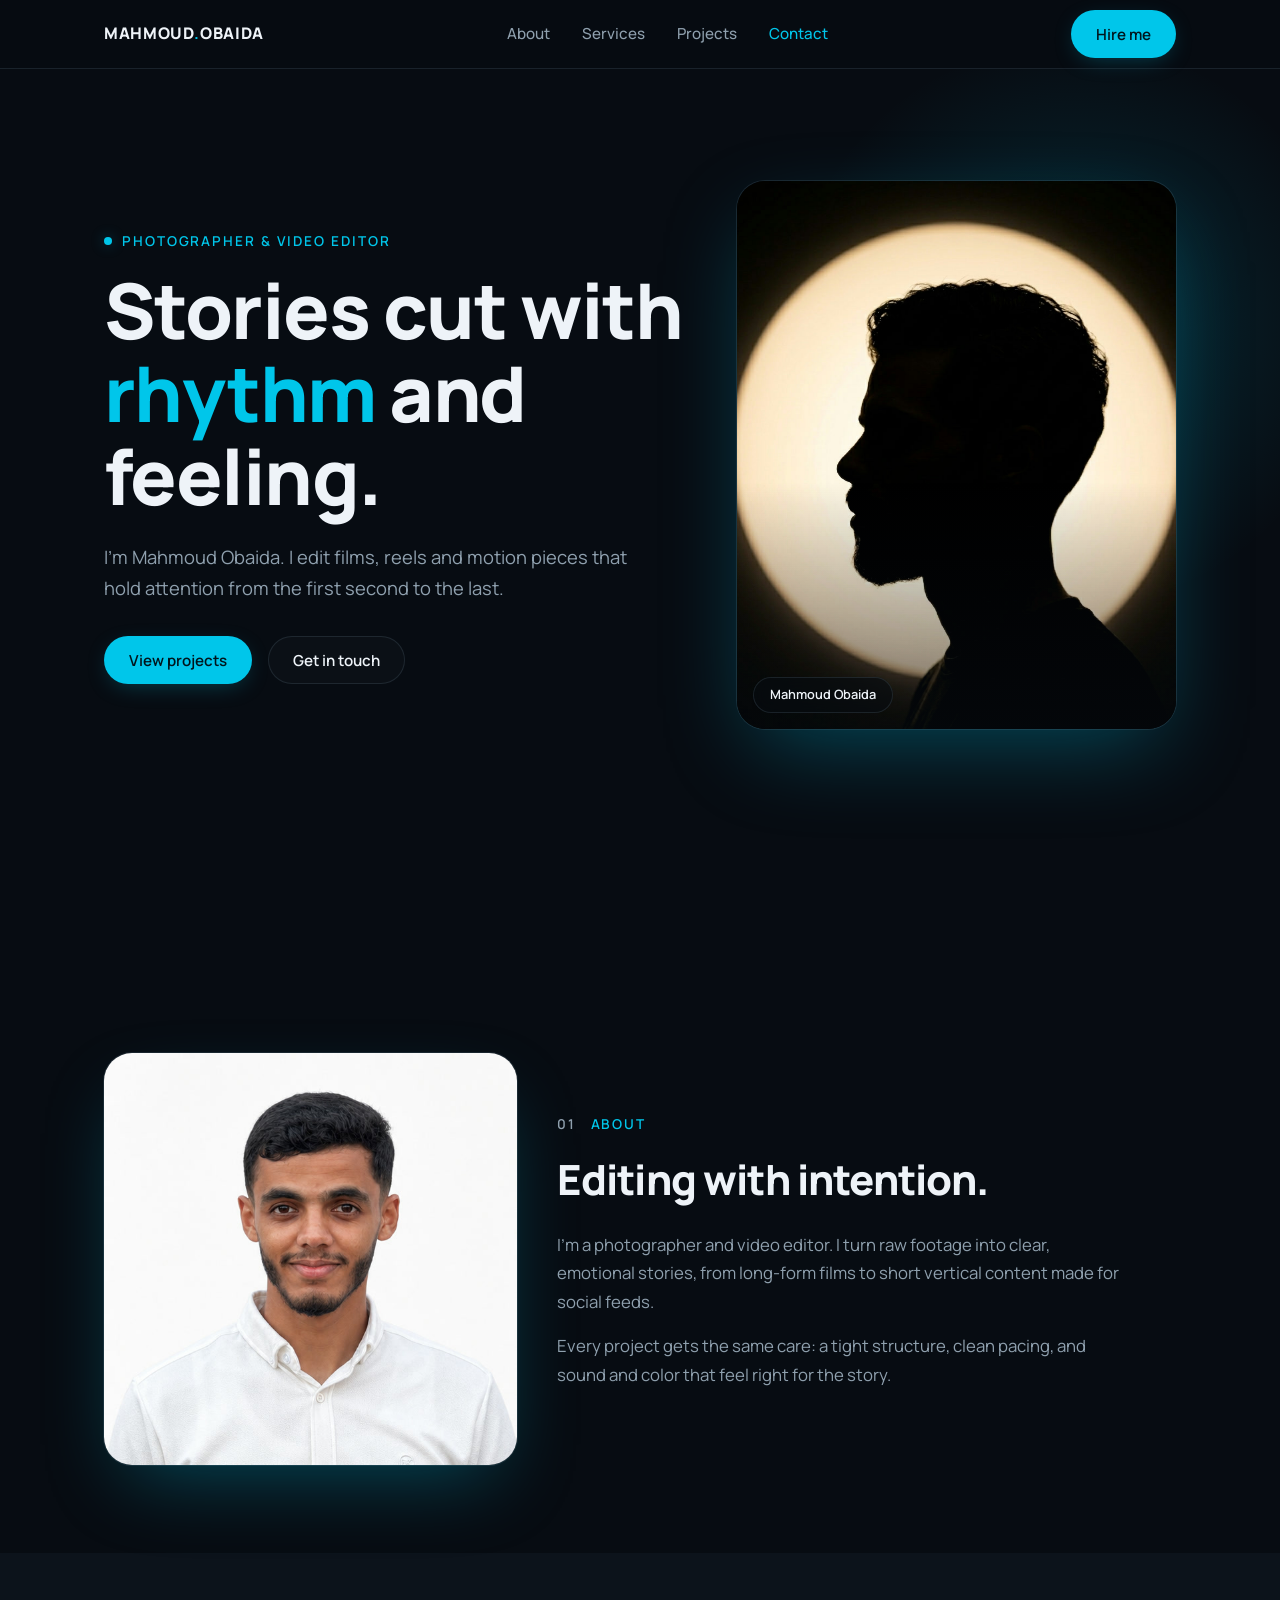
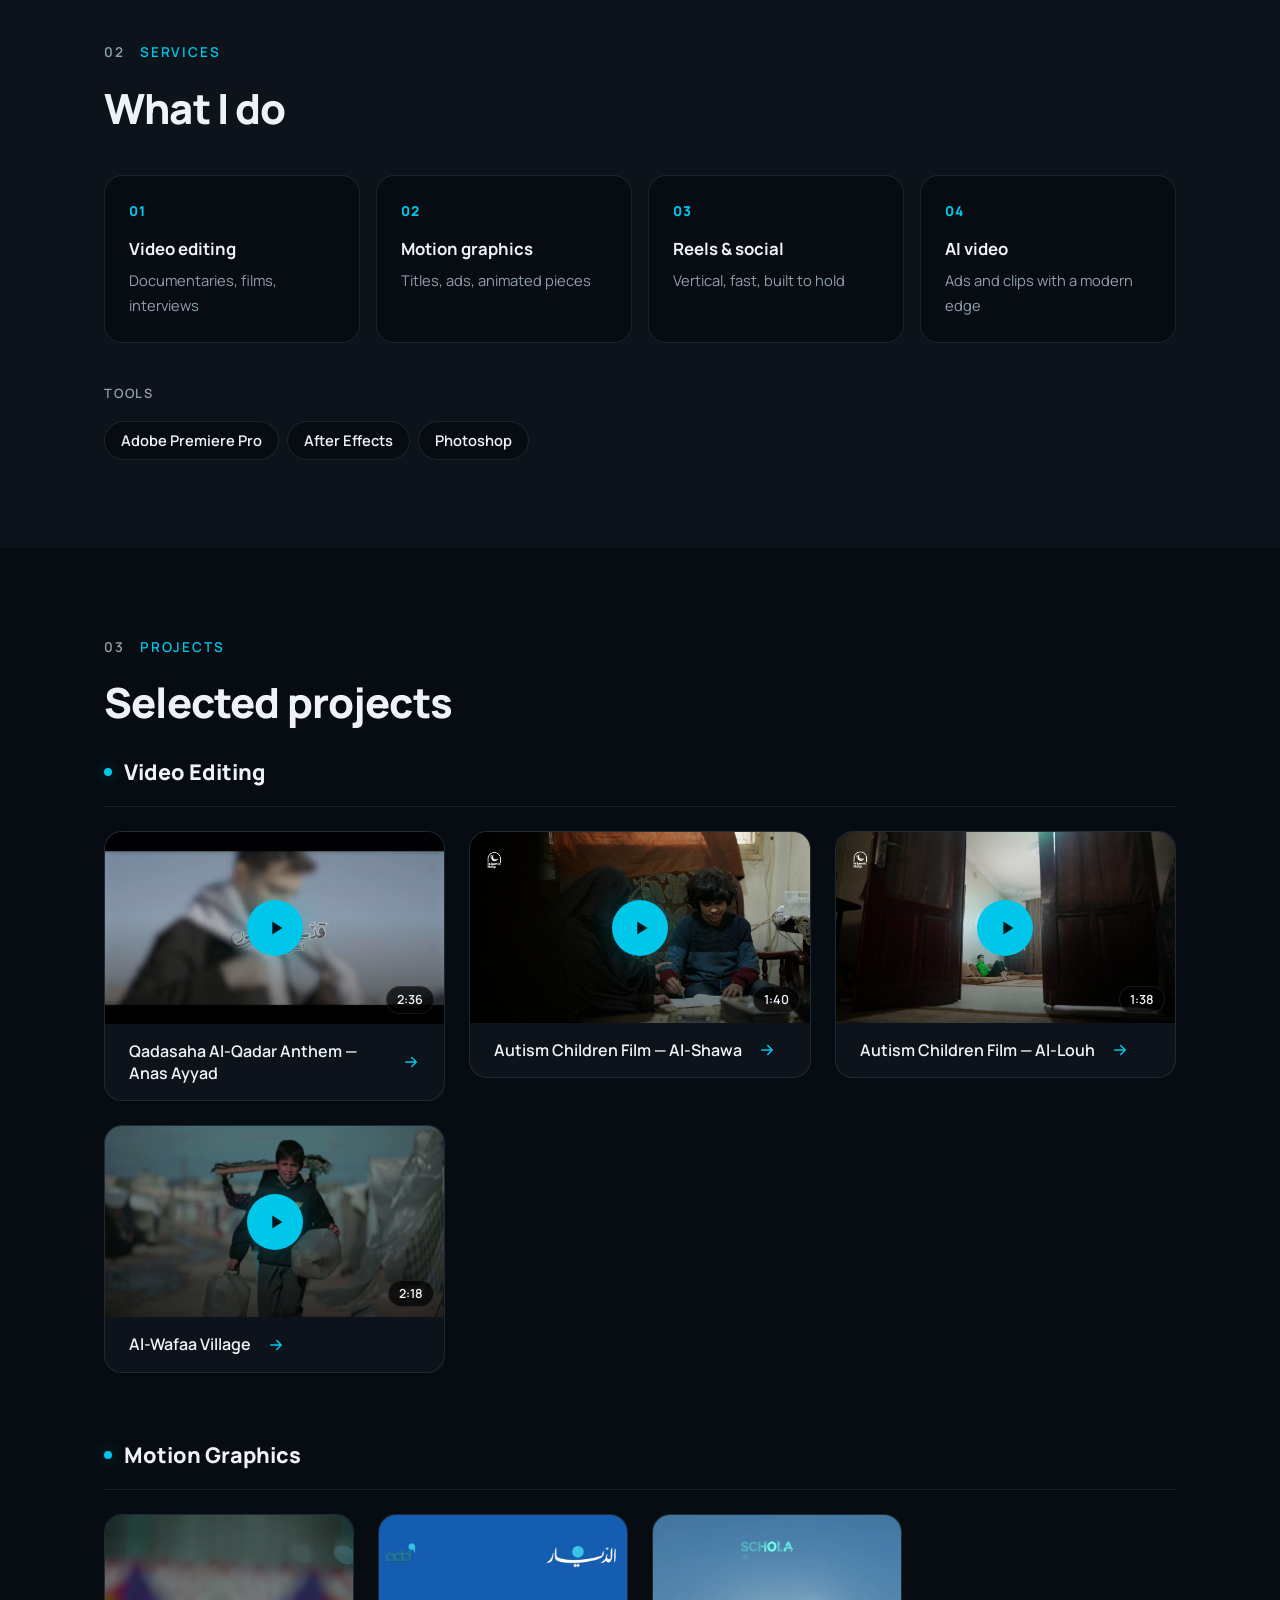
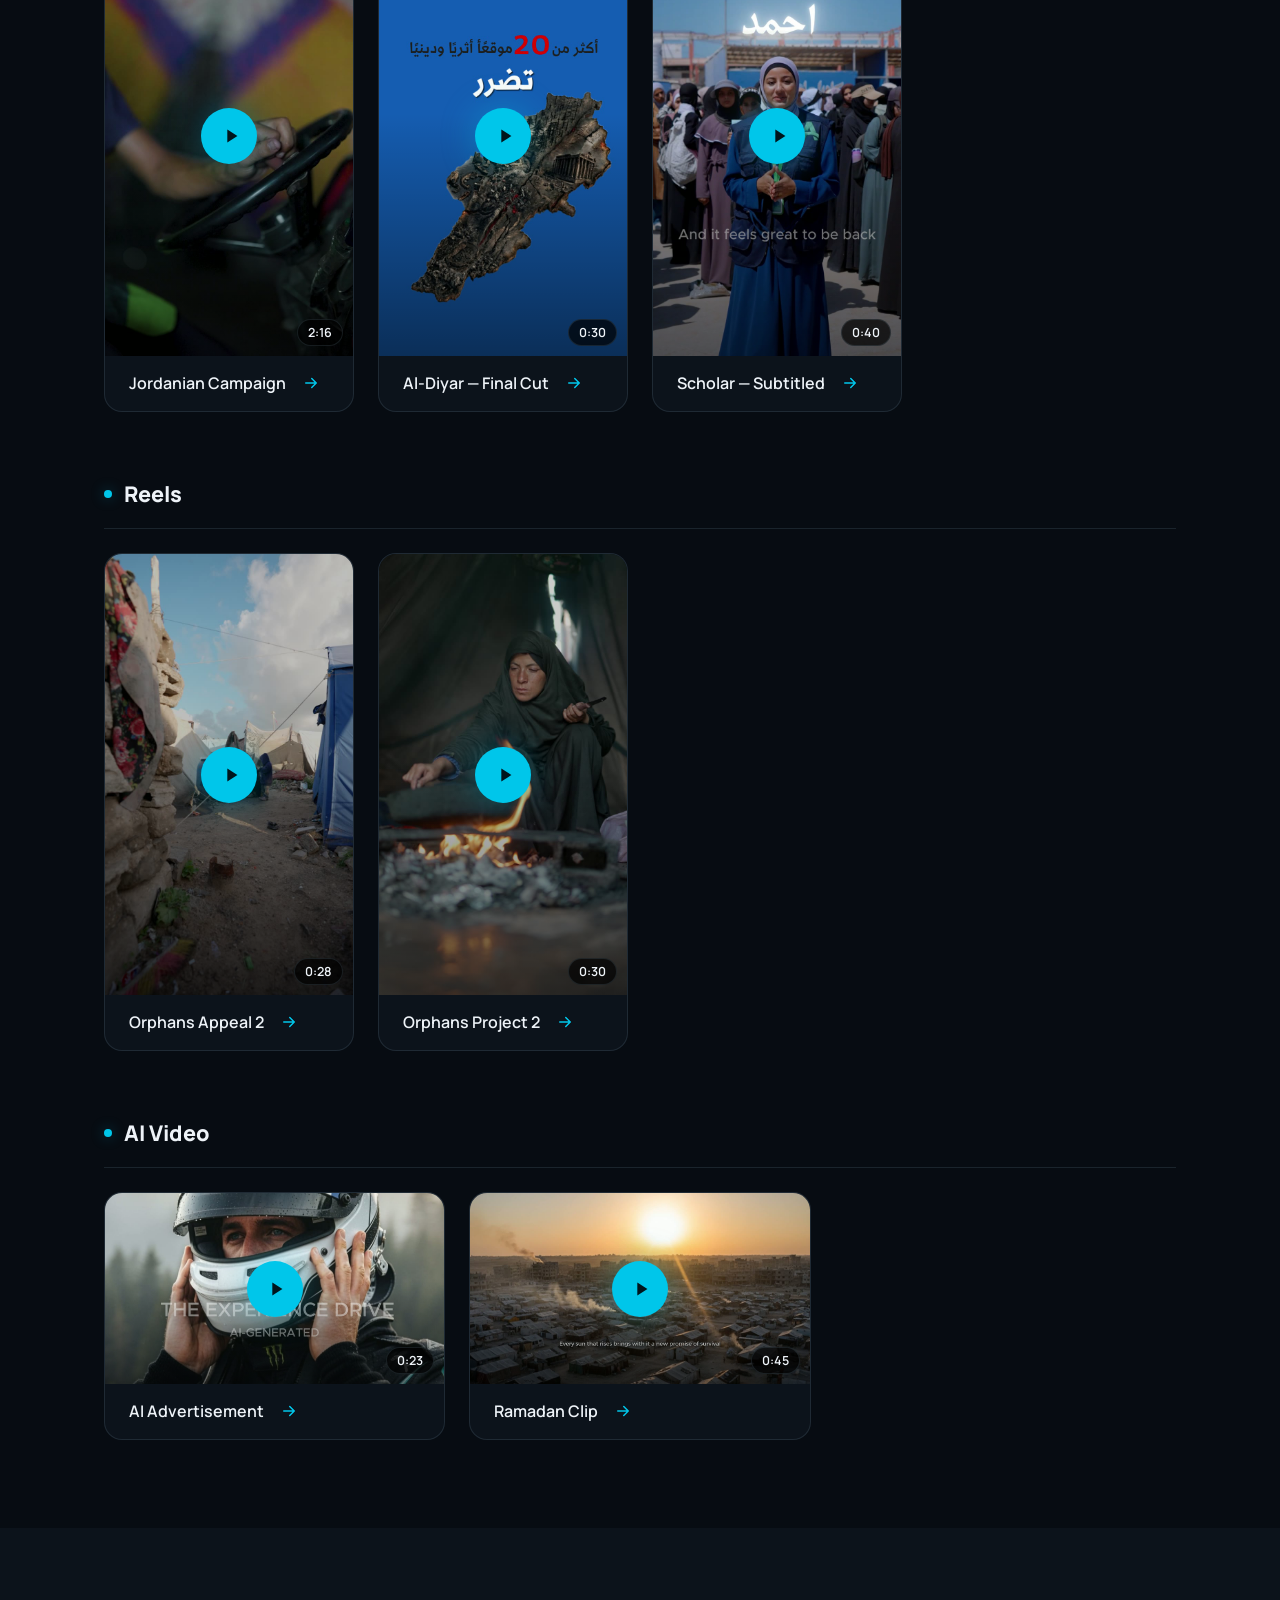
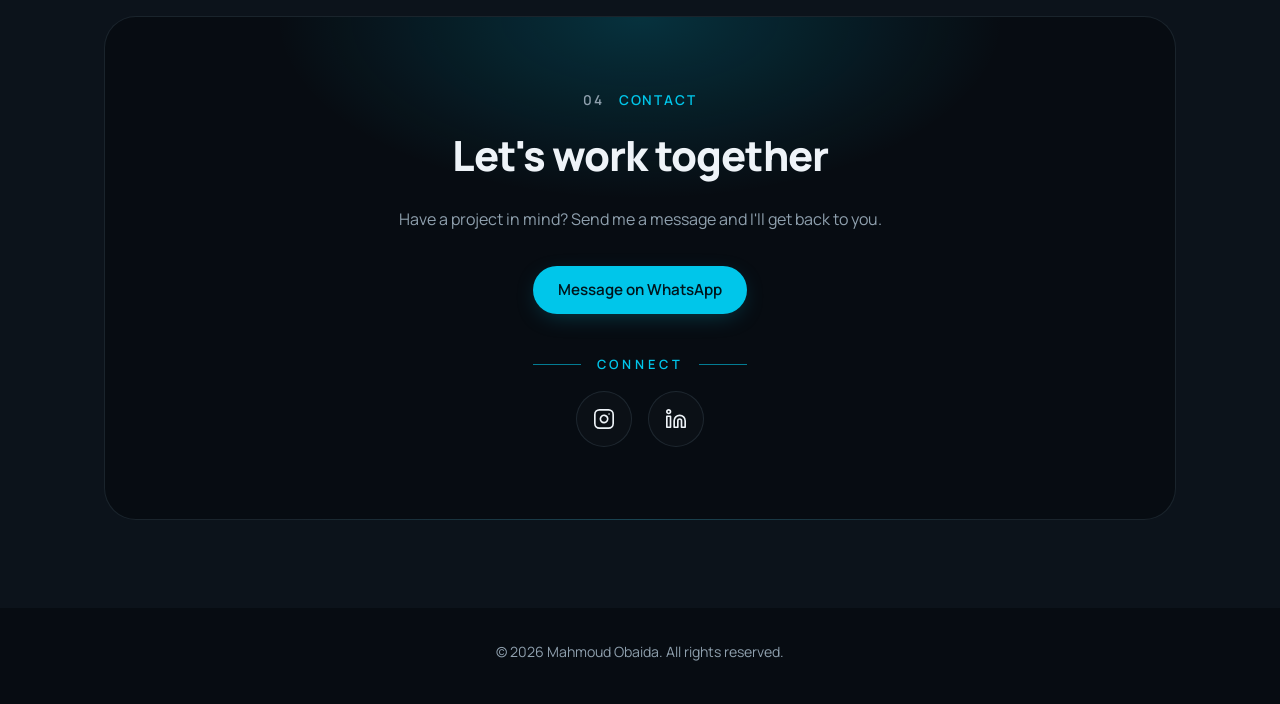
==== commit b1f6bc2e: "Add scroll animations" ====
--- a/index.html
+++ b/index.html
@@ -10,8 +10,10 @@
 <link rel="preconnect" href="https://fonts.gstatic.com" crossorigin>
 <link href="https://fonts.googleapis.com/css2?family=Manrope:wght@400;500;600;800&display=swap" rel="stylesheet">
 <link rel="stylesheet" href="css/styles.css">
+<script>document.documentElement.classList.add('js')</script>
 </head>
 <body>
+<div class="progress" aria-hidden="true"><i></i></div>
 
 <header>
   <nav class="wrap">
--- a/css/styles.css
+++ b/css/styles.css
@@ -24,6 +24,21 @@
 img, video { display: block; max-width: 100%; }
 ul { list-style: none; }
 .wrap { max-width: 1120px; margin: 0 auto; padding: 0 var(--s3); }
+
+/* Scroll progress bar */
+.progress { position: fixed; top: 0; left: 0; right: 0; z-index: 30; height: 3px; pointer-events: none; }
+.progress i { display: block; height: 100%; background: var(--accent); box-shadow: 0 0 12px var(--glow); transform-origin: left; transform: scaleX(var(--p, 0)); }
+
+/* Scroll reveal: elements rise into place once, when they enter the viewport.
+   Only applied by JS (see main.js), so the page is fully visible without it. */
+.js .reveal { opacity: 0; }
+.js .reveal.in { opacity: 1; animation: rise .8s cubic-bezier(.2, .8, .2, 1) var(--d, 0ms) backwards; }
+.js .reveal--left.in { animation-name: rise-left; }
+.js .reveal--right.in { animation-name: rise-right; }
+@keyframes rise { from { opacity: 0; transform: translateY(28px); } to { opacity: 1; transform: none; } }
+@keyframes rise-left { from { opacity: 0; transform: translateX(-40px); } to { opacity: 1; transform: none; } }
+@keyframes rise-right { from { opacity: 0; transform: translateX(40px); } to { opacity: 1; transform: none; } }
+.hero-photo.parallax img { transform: translateY(var(--py, 0px)) scale(1.1); will-change: transform; }
 
 /* Header */
 header {
@@ -241,5 +256,7 @@
 @media (prefers-reduced-motion: reduce) {
   * { transition: none !important; scroll-behavior: auto !important; }
   .btn::after, .playhead { animation: none; }
+  .js .reveal { opacity: 1; }
+  .js .reveal.in { animation: none; }
   .btn::after { display: none; }
 }
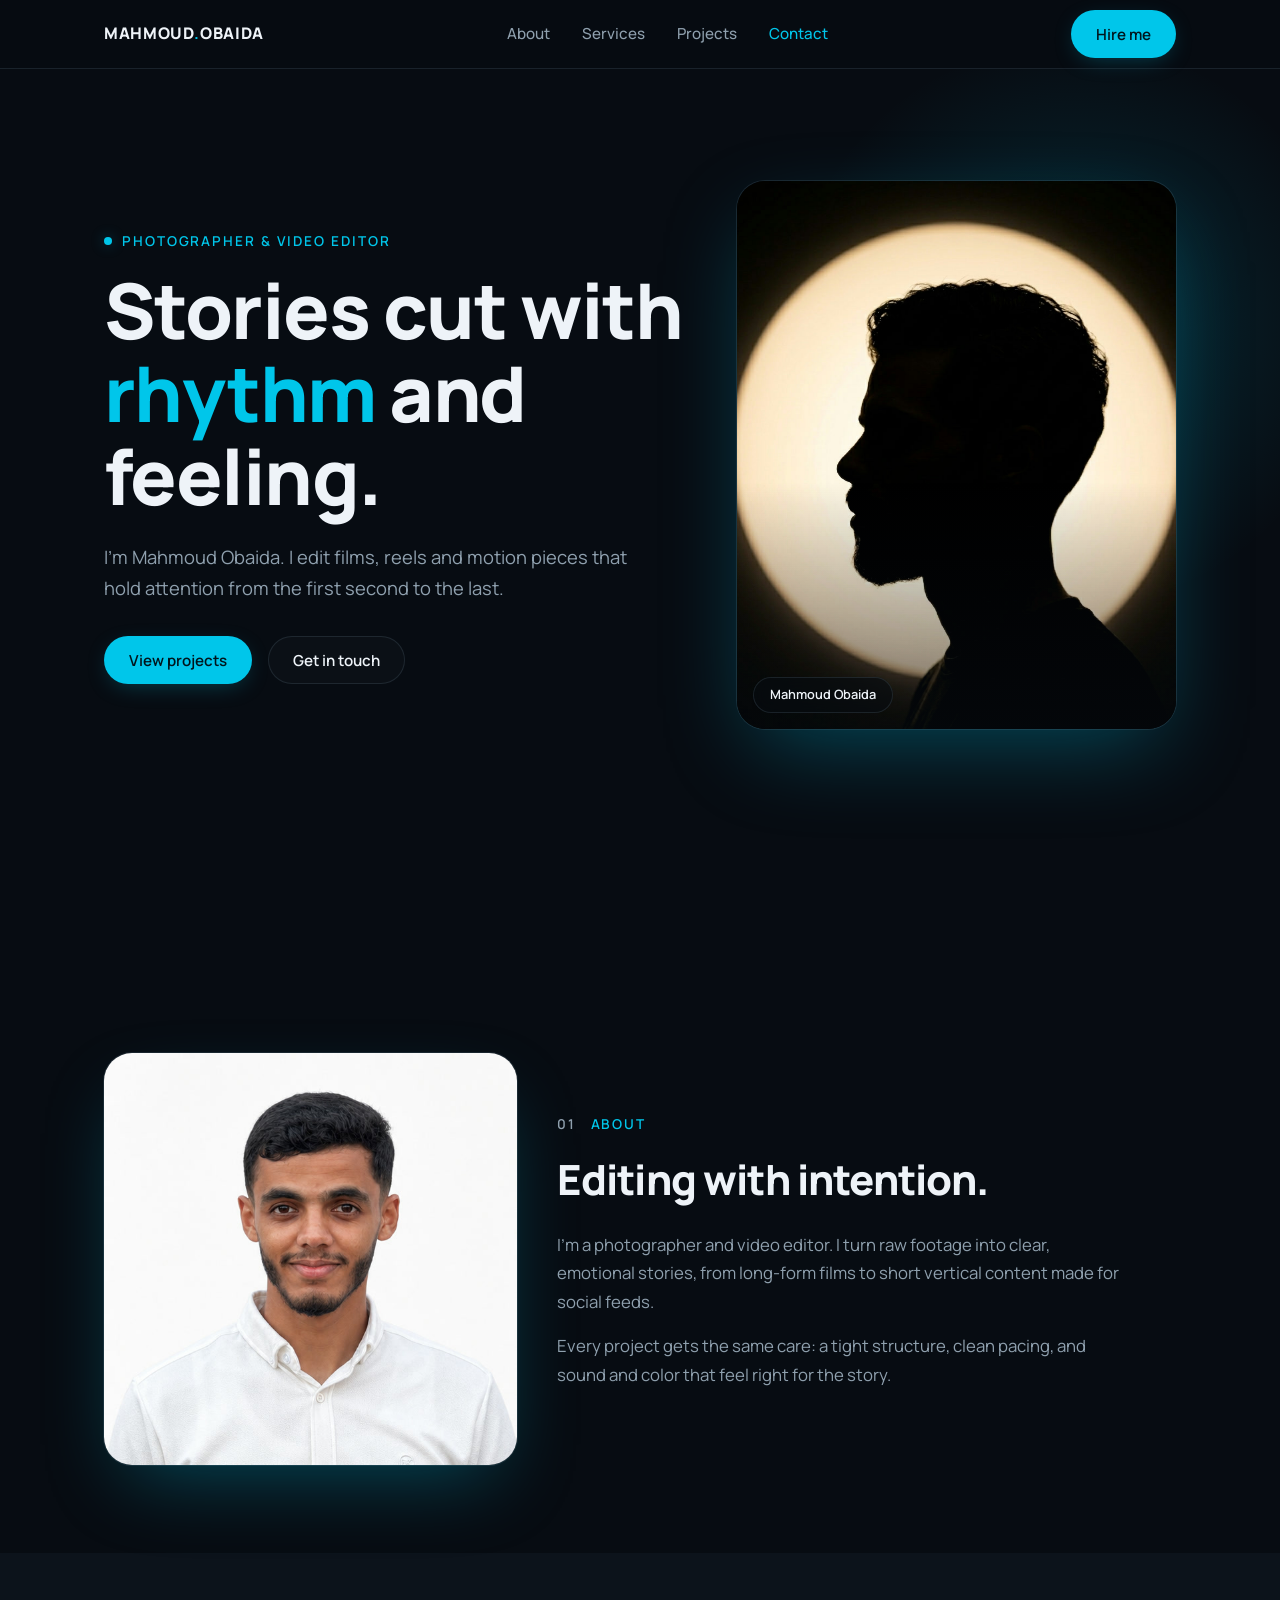
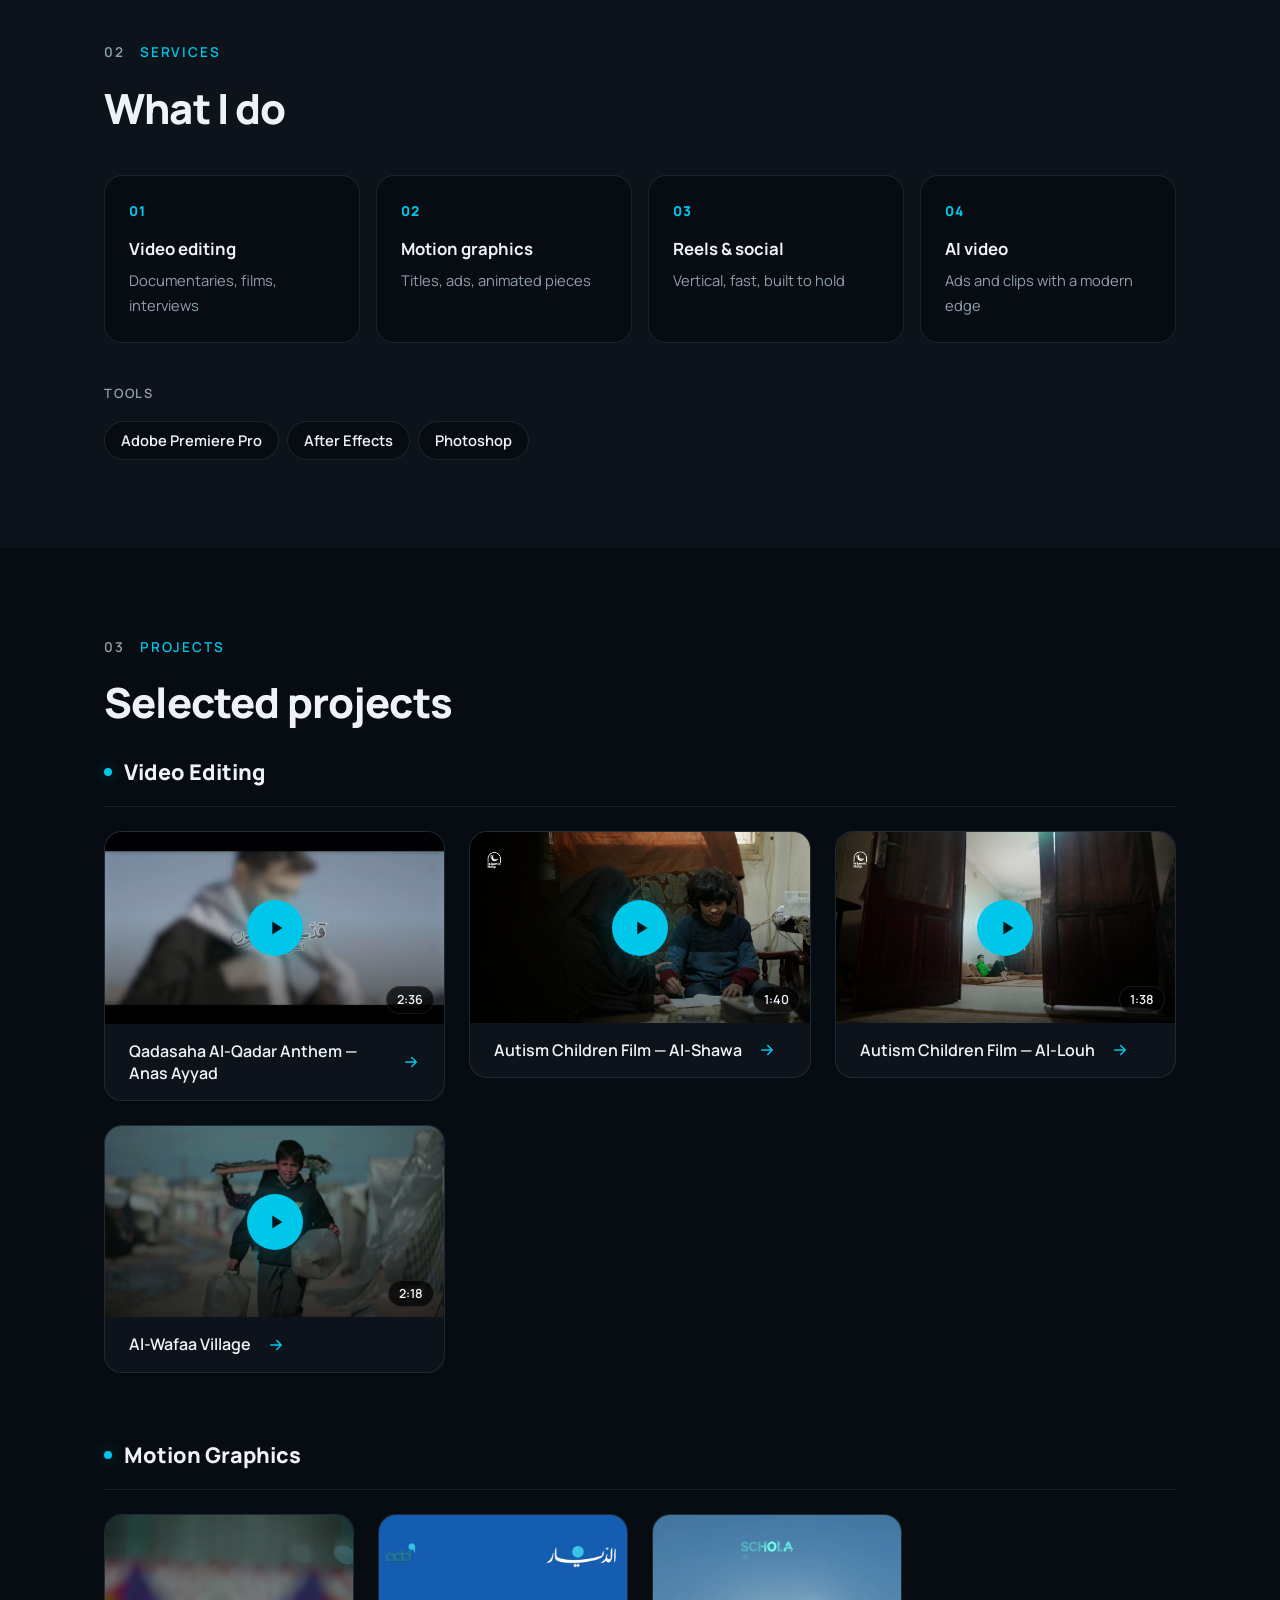
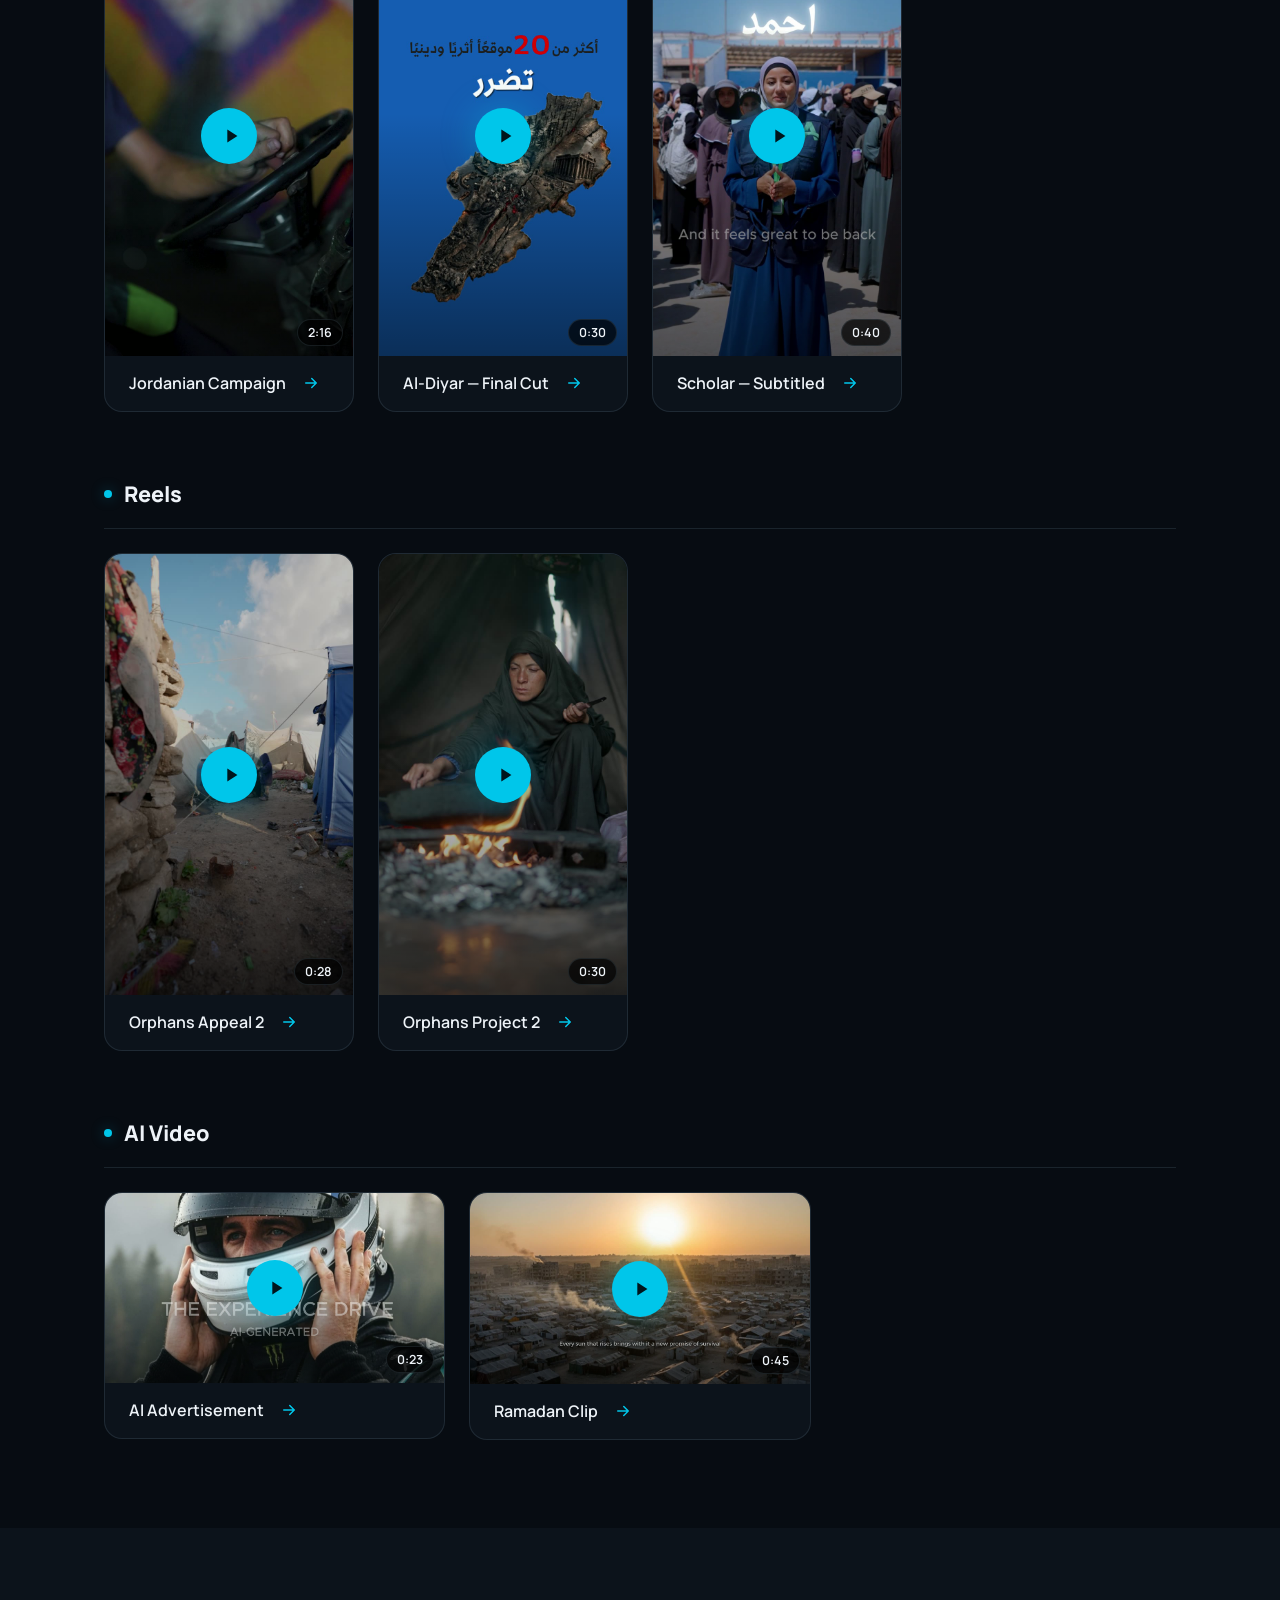
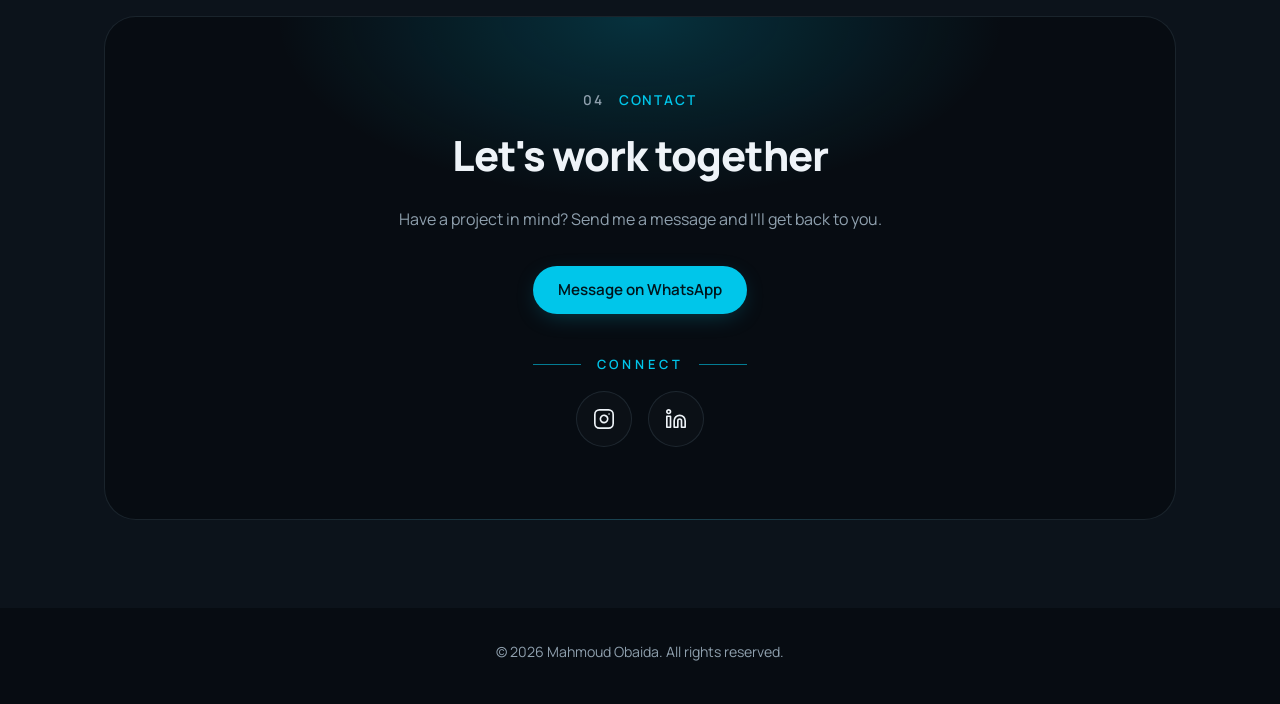
==== commit c7ebd948: "QA fixes: dev server hardening, favicon, data and a11y fixes" ====
--- a/index.html
+++ b/index.html
@@ -6,6 +6,12 @@
 <title>Mahmoud Obaida — Photographer & Video Editor</title>
 <meta name="description" content="Portfolio of Mahmoud Obaida, photographer and video editor. Video editing, reels, motion graphics and AI-assisted video.">
 <meta name="theme-color" content="#070C12">
+<link rel="icon" href="favicon.svg" type="image/svg+xml">
+<meta property="og:type" content="website">
+<meta property="og:title" content="Mahmoud Obaida — Photographer & Video Editor">
+<meta property="og:description" content="Video editing, reels, motion graphics and AI-assisted video.">
+<meta property="og:image" content="https://mahmoudobaida.github.io/MahmoudObaida/media/photos/hero.jpg">
+<meta name="twitter:card" content="summary_large_image">
 <link rel="preconnect" href="https://fonts.googleapis.com">
 <link rel="preconnect" href="https://fonts.gstatic.com" crossorigin>
 <link href="https://fonts.googleapis.com/css2?family=Manrope:wght@400;500;600;800&display=swap" rel="stylesheet">
@@ -73,12 +79,8 @@
         <div class="service"><em>03</em><b>Reels &amp; social</b><span>Vertical, fast, built to hold</span></div>
         <div class="service"><em>04</em><b>AI video</b><span>Ads and clips with a modern edge</span></div>
       </div>
-      <p class="tools-label">Tools</p>
-      <ul class="tools">
-        <li>Adobe Premiere Pro</li>
-        <li>After Effects</li>
-        <li>Photoshop</li>
-      </ul>
+      <p class="tools-label" hidden>Tools</p>
+      <ul class="tools" hidden></ul>
     </div>
   </section>
 
@@ -117,7 +119,7 @@
 
 <dialog id="lightbox" aria-label="Video player">
   <div class="player" id="player">
-    <button class="close" id="close" aria-label="Close video">✕</button>
+    <button class="close" id="close" type="button" aria-label="Close video">✕</button>
     <video id="vid" controls playsinline preload="none"></video>
     <p class="cap" id="cap"></p>
   </div>
--- a/css/styles.css
+++ b/css/styles.css
@@ -23,6 +23,7 @@
 a { color: inherit; text-decoration: none; }
 img, video { display: block; max-width: 100%; }
 ul { list-style: none; }
+[hidden] { display: none !important; }
 .wrap { max-width: 1120px; margin: 0 auto; padding: 0 var(--s3); }
 
 /* Scroll progress bar */
@@ -47,7 +48,7 @@
   border-bottom: 1px solid var(--line);
 }
 nav { display: flex; align-items: center; justify-content: space-between; height: 68px; }
-.logo { font-weight: 800; letter-spacing: .04em; }
+.logo { display: inline-flex; align-items: center; min-height: 44px; font-weight: 800; letter-spacing: .04em; }
 .logo b { color: var(--accent); }
 nav ul { display: flex; gap: var(--s4); }
 nav ul a { color: var(--muted); font-weight: 500; font-size: .95rem; transition: color .2s; }
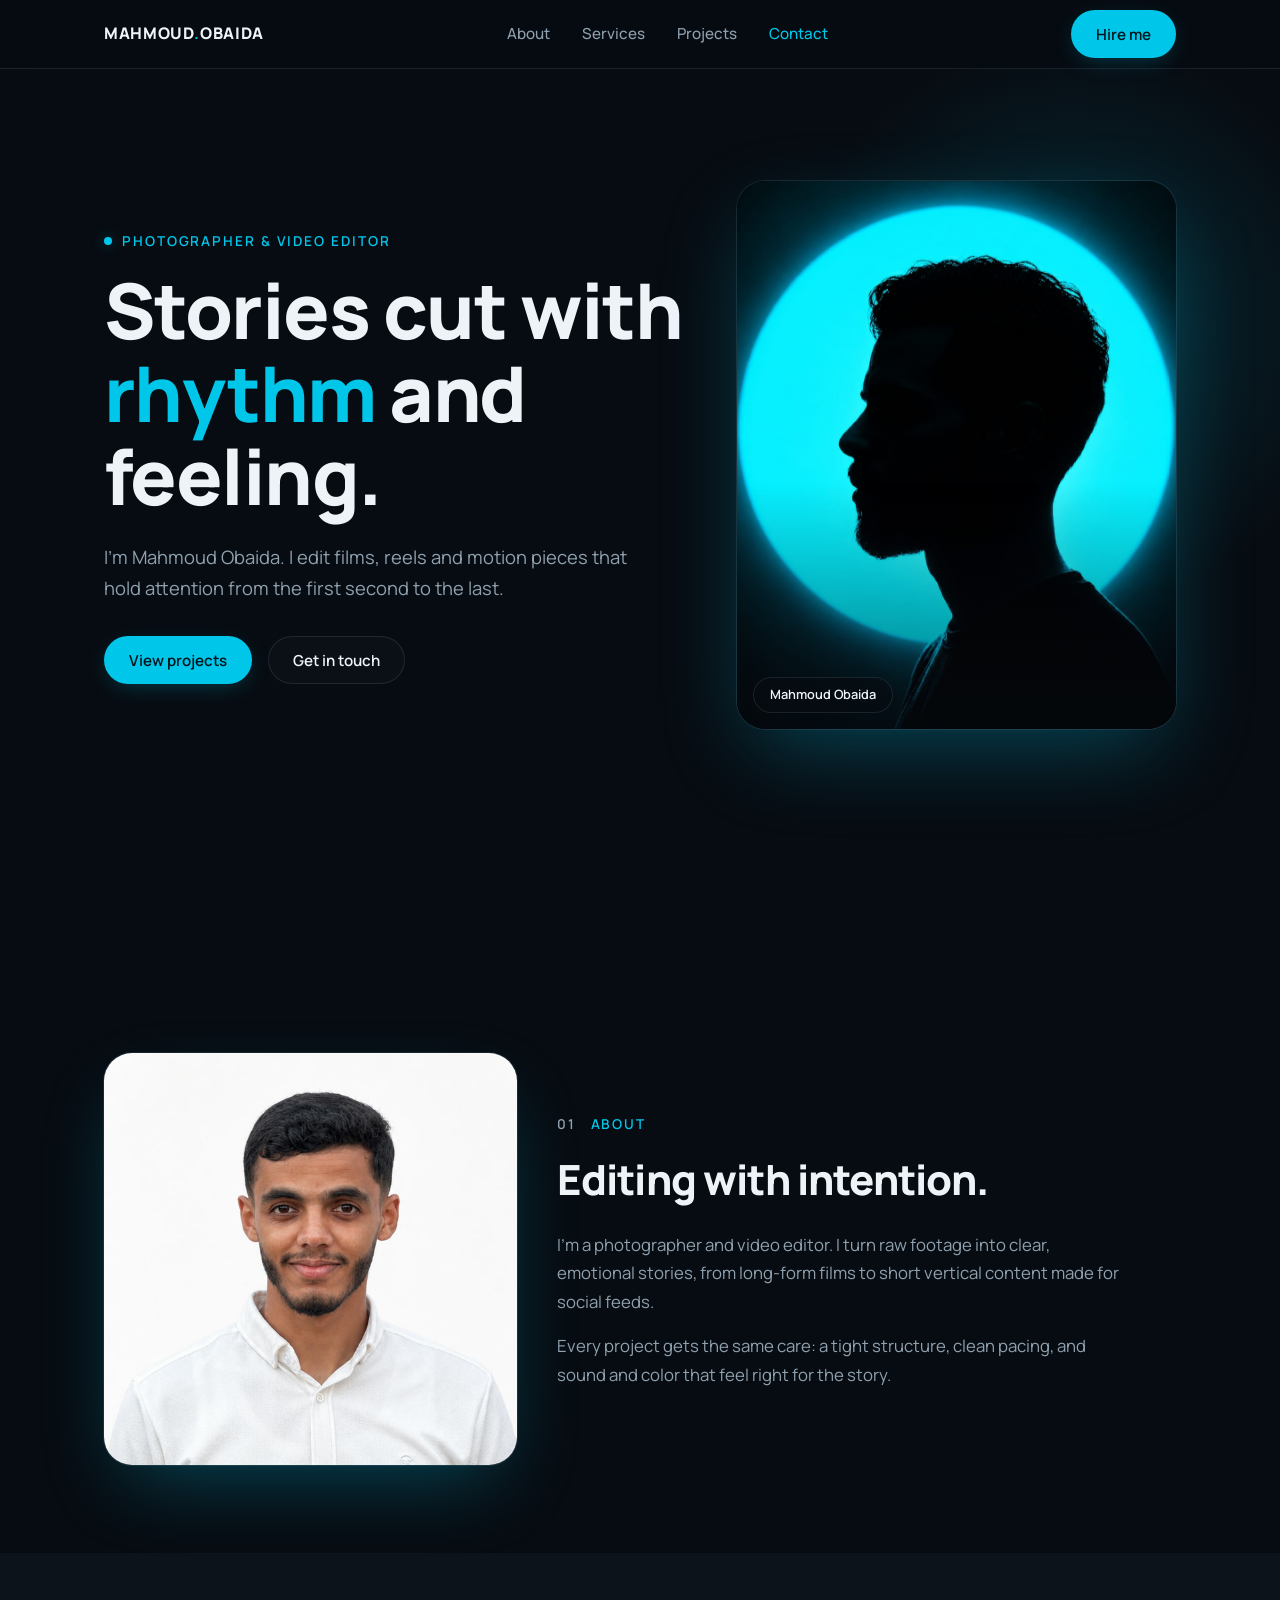
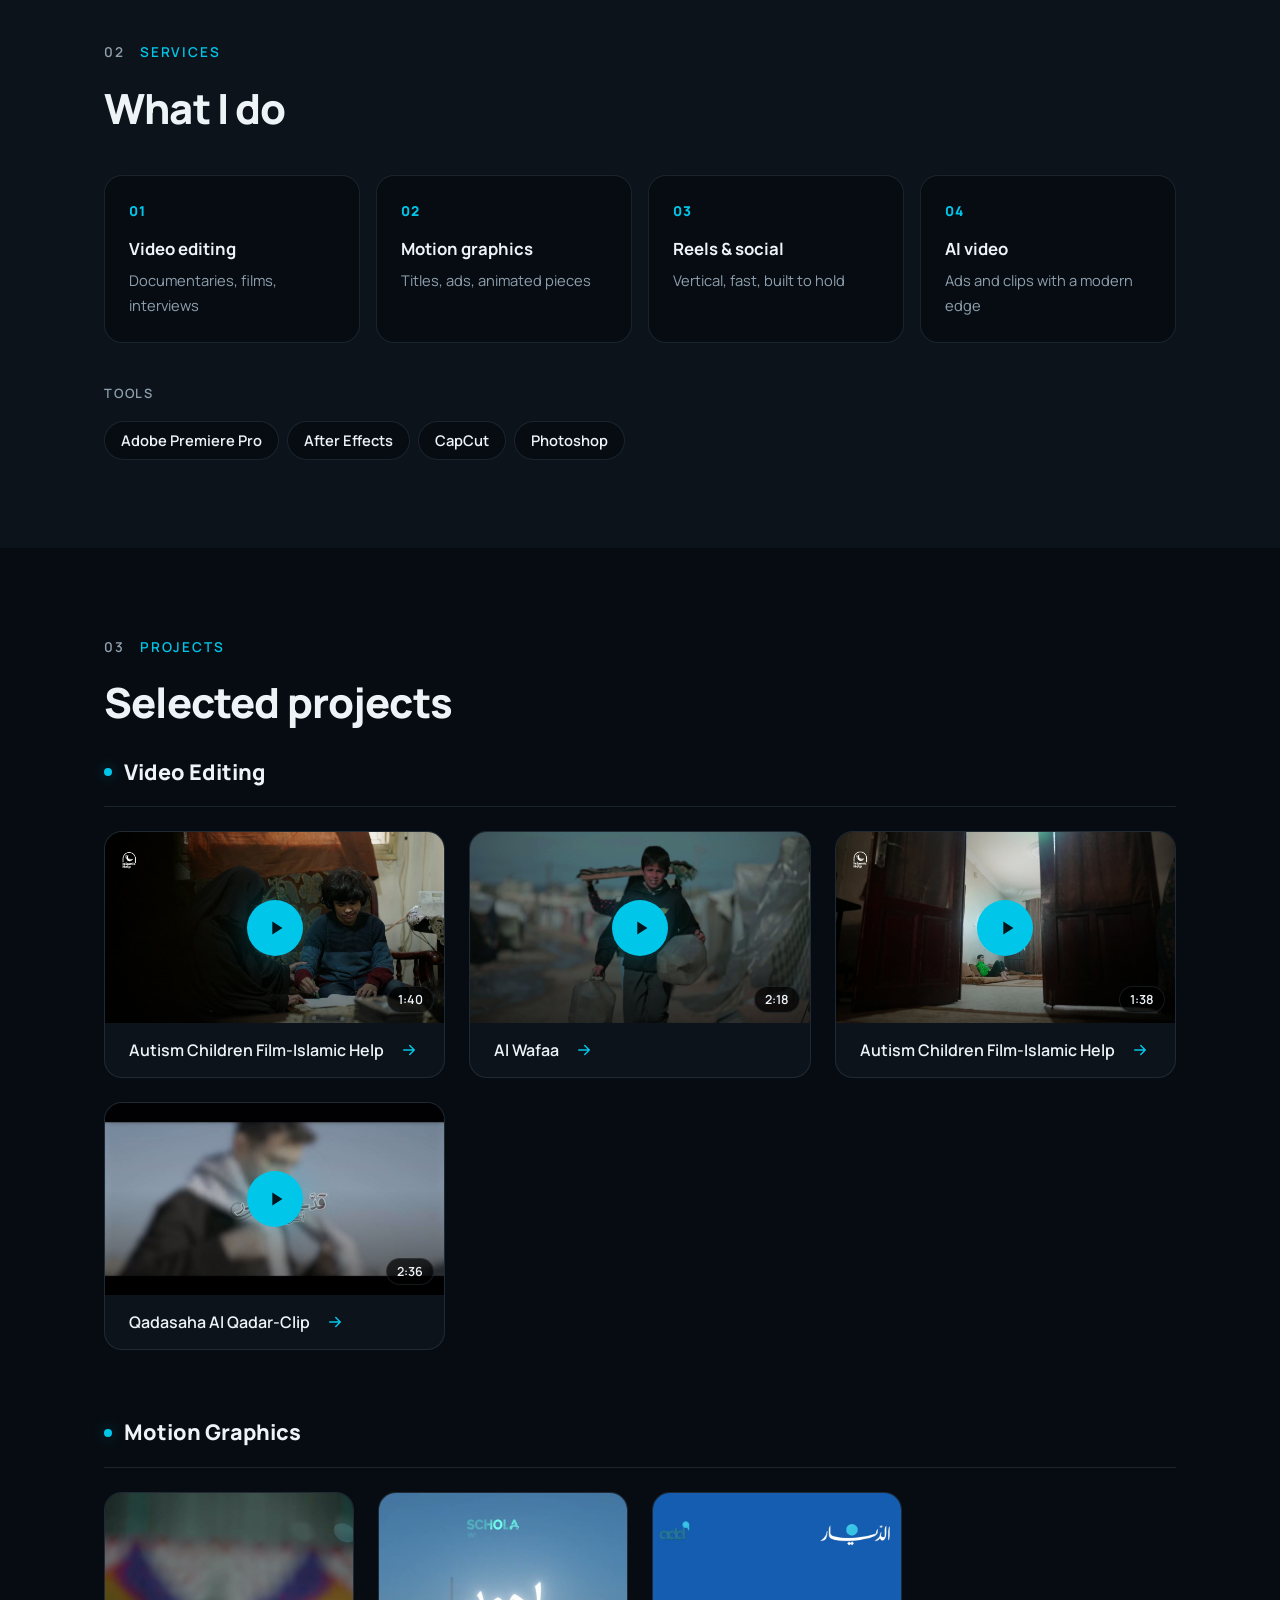
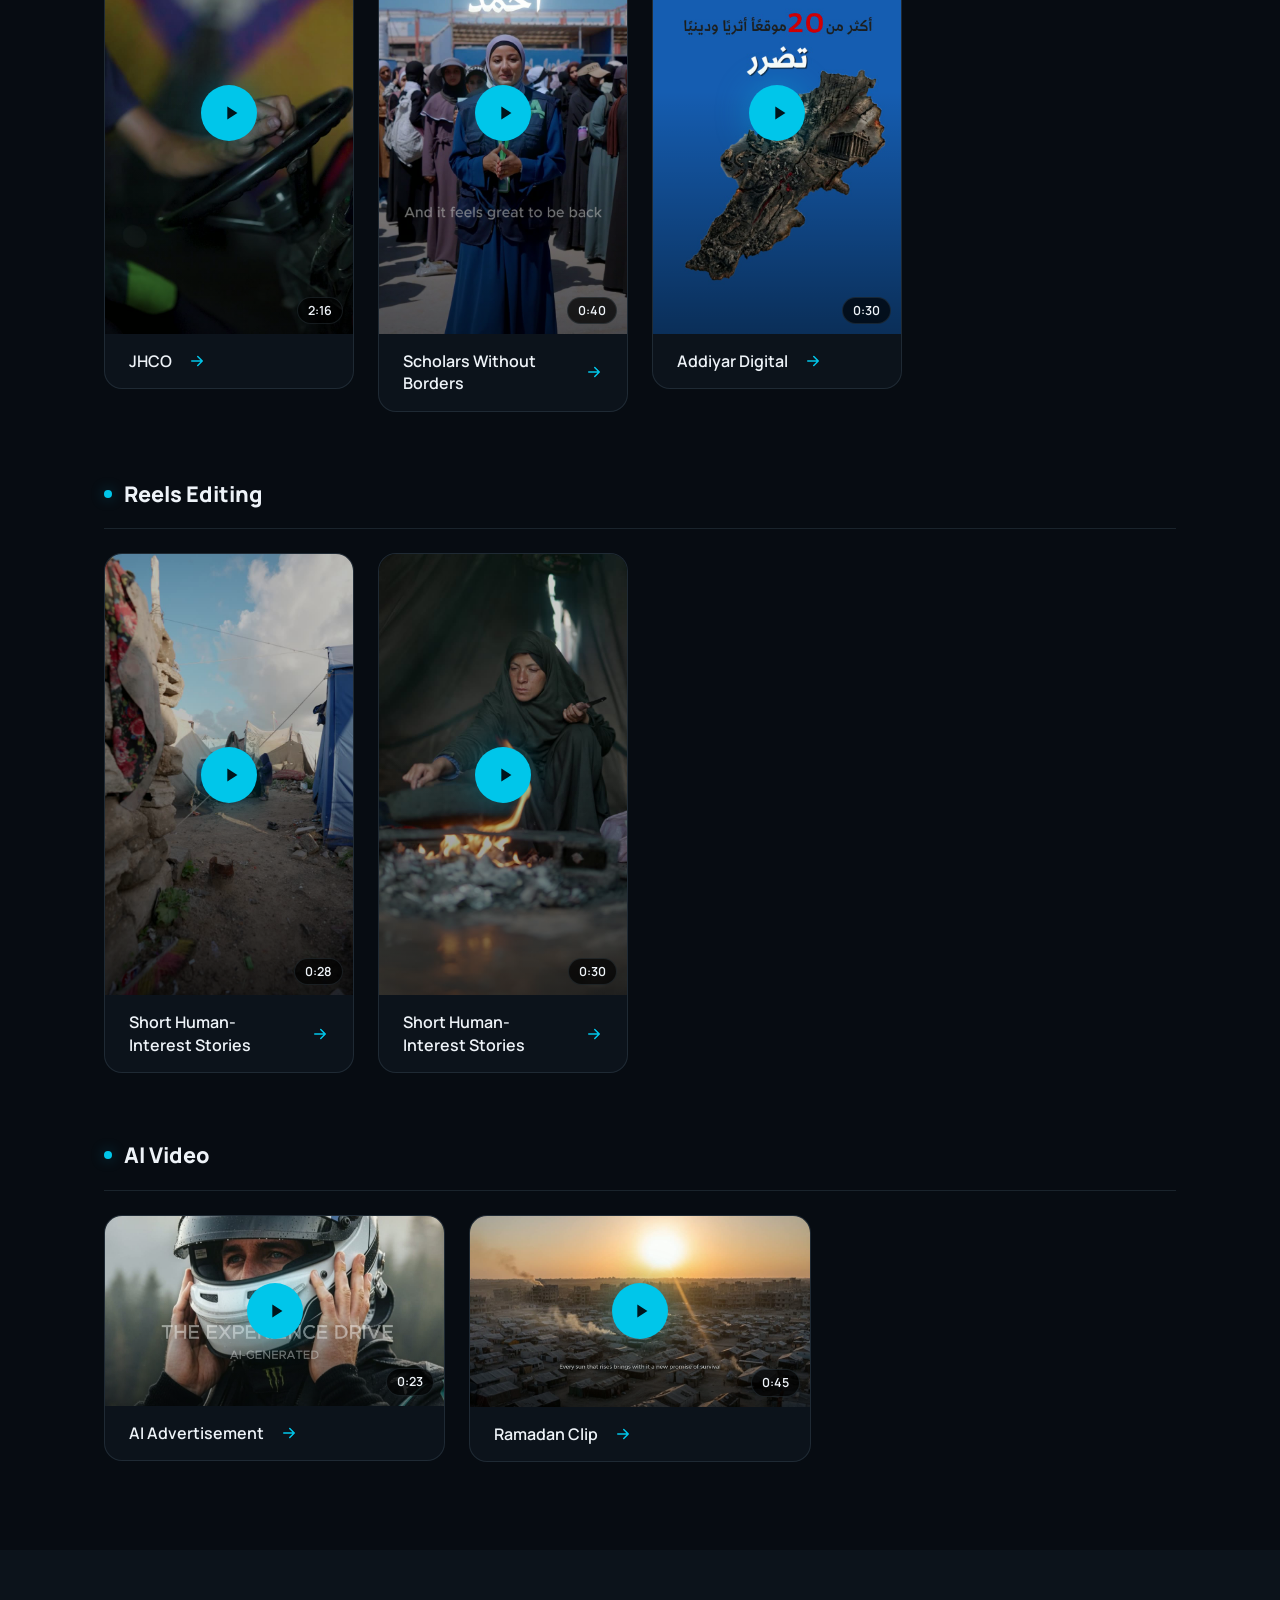
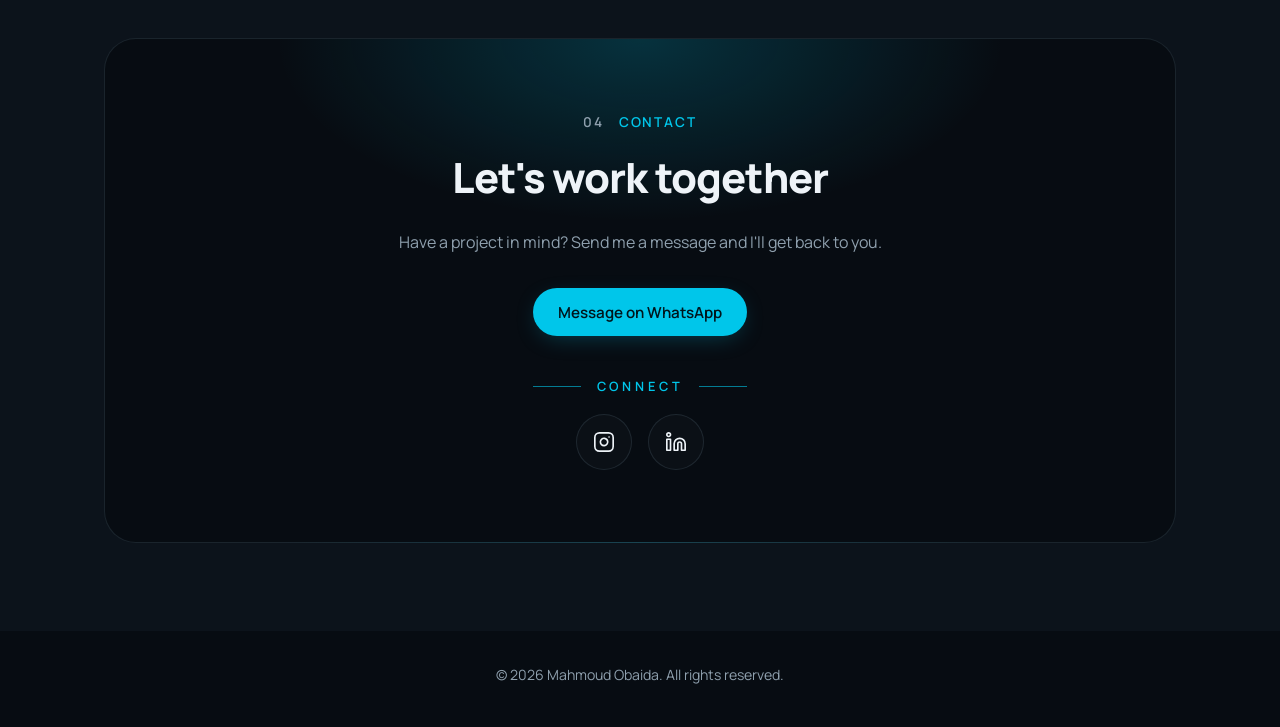
==== commit 27f77799: "Edit hero image name" ====
--- a/index.html
+++ b/index.html
@@ -47,7 +47,7 @@
         </div>
       </div>
       <div class="hero-photo">
-        <img src="media/photos/hero.jpg" alt="Portrait of Mahmoud Obaida in silhouette">
+        <img src="media/photos/hero.jpeg" alt="Portrait of Mahmoud Obaida in silhouette">
         <span class="tag">Mahmoud Obaida</span>
       </div>
       <div class="timeline" aria-hidden="true">
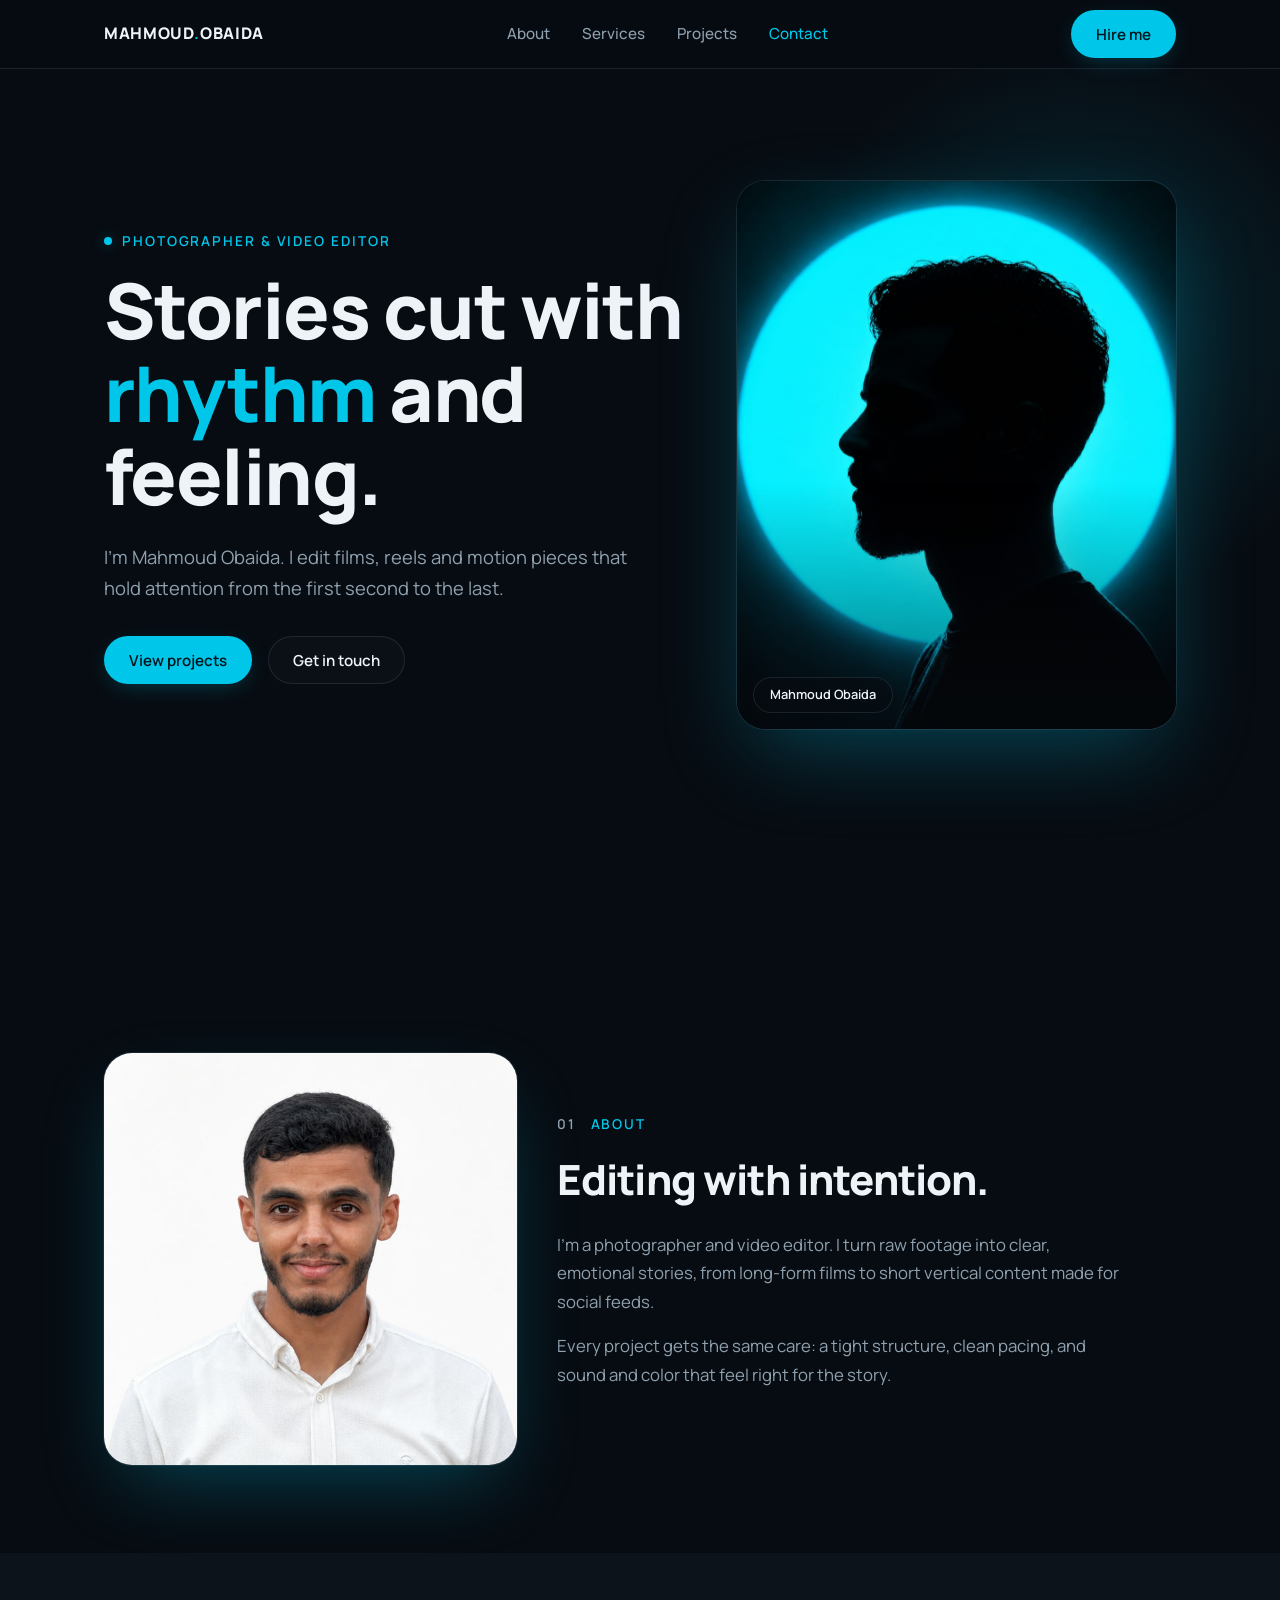
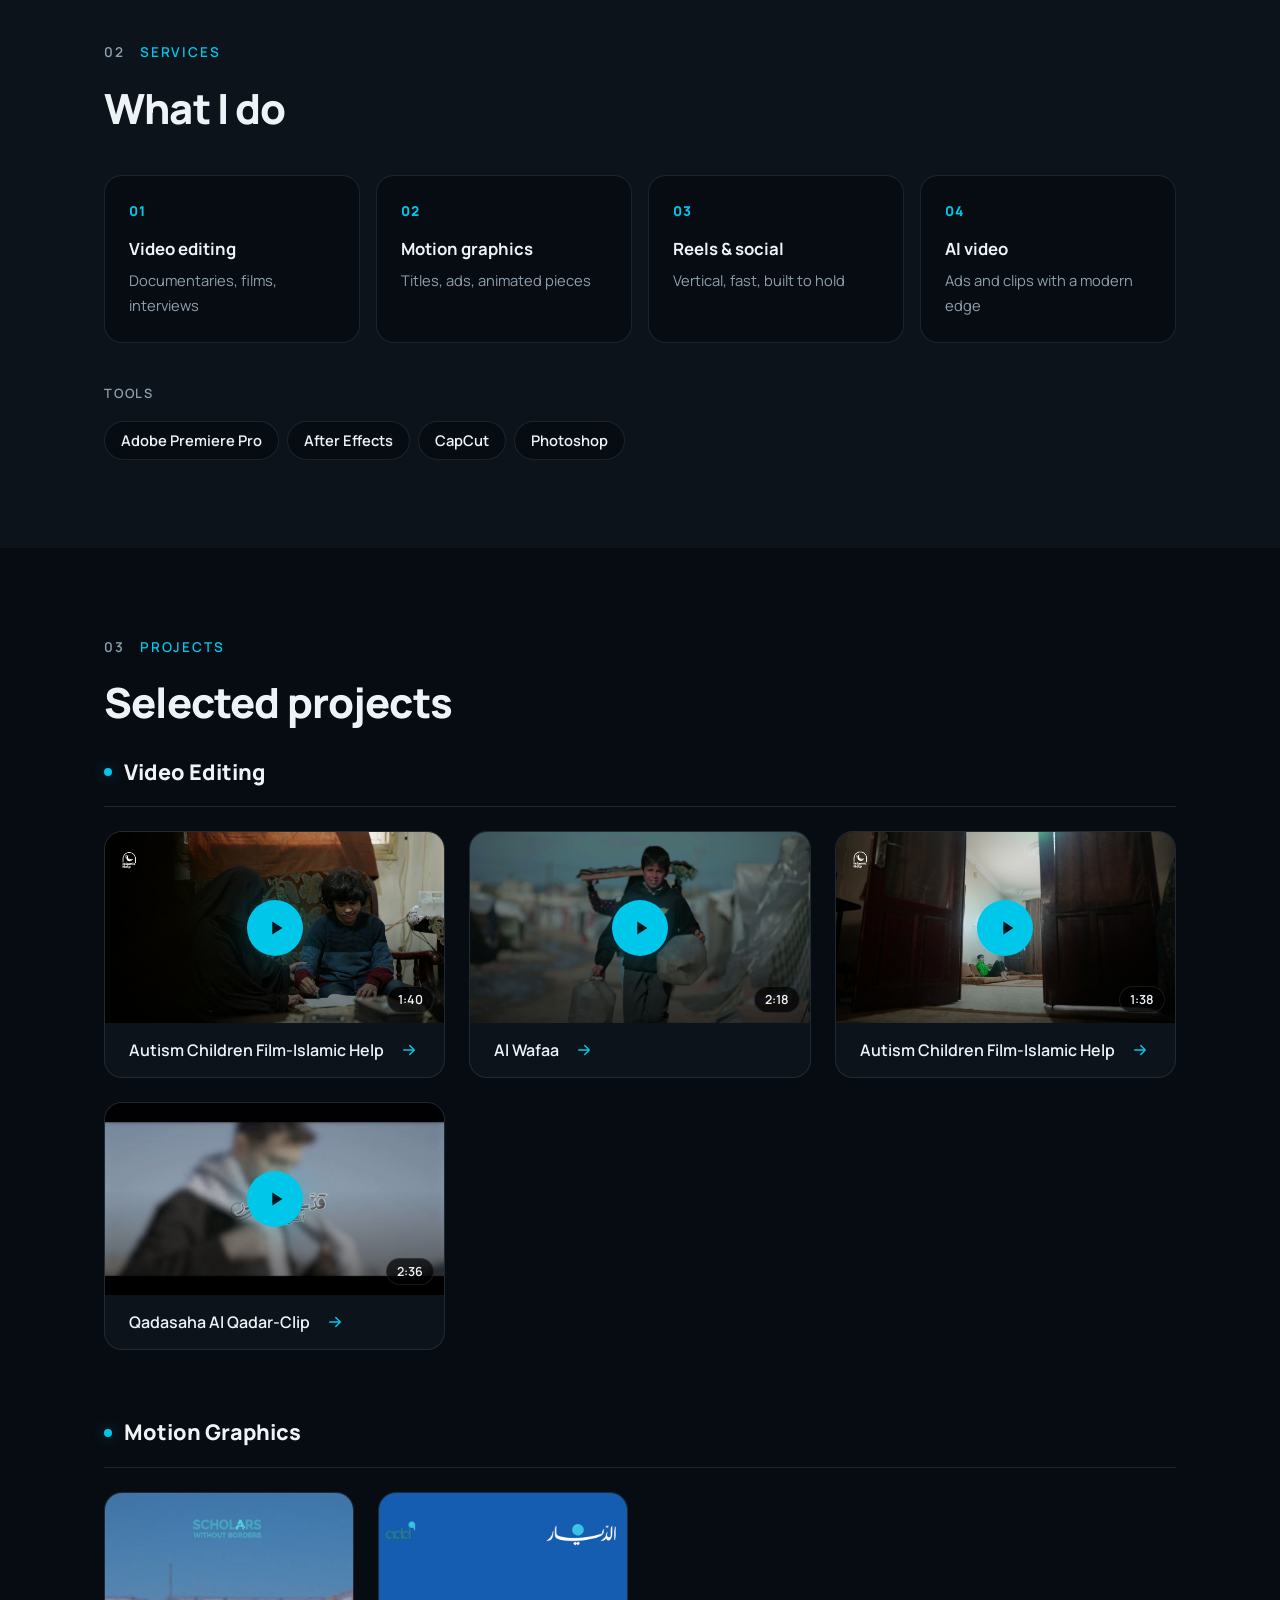
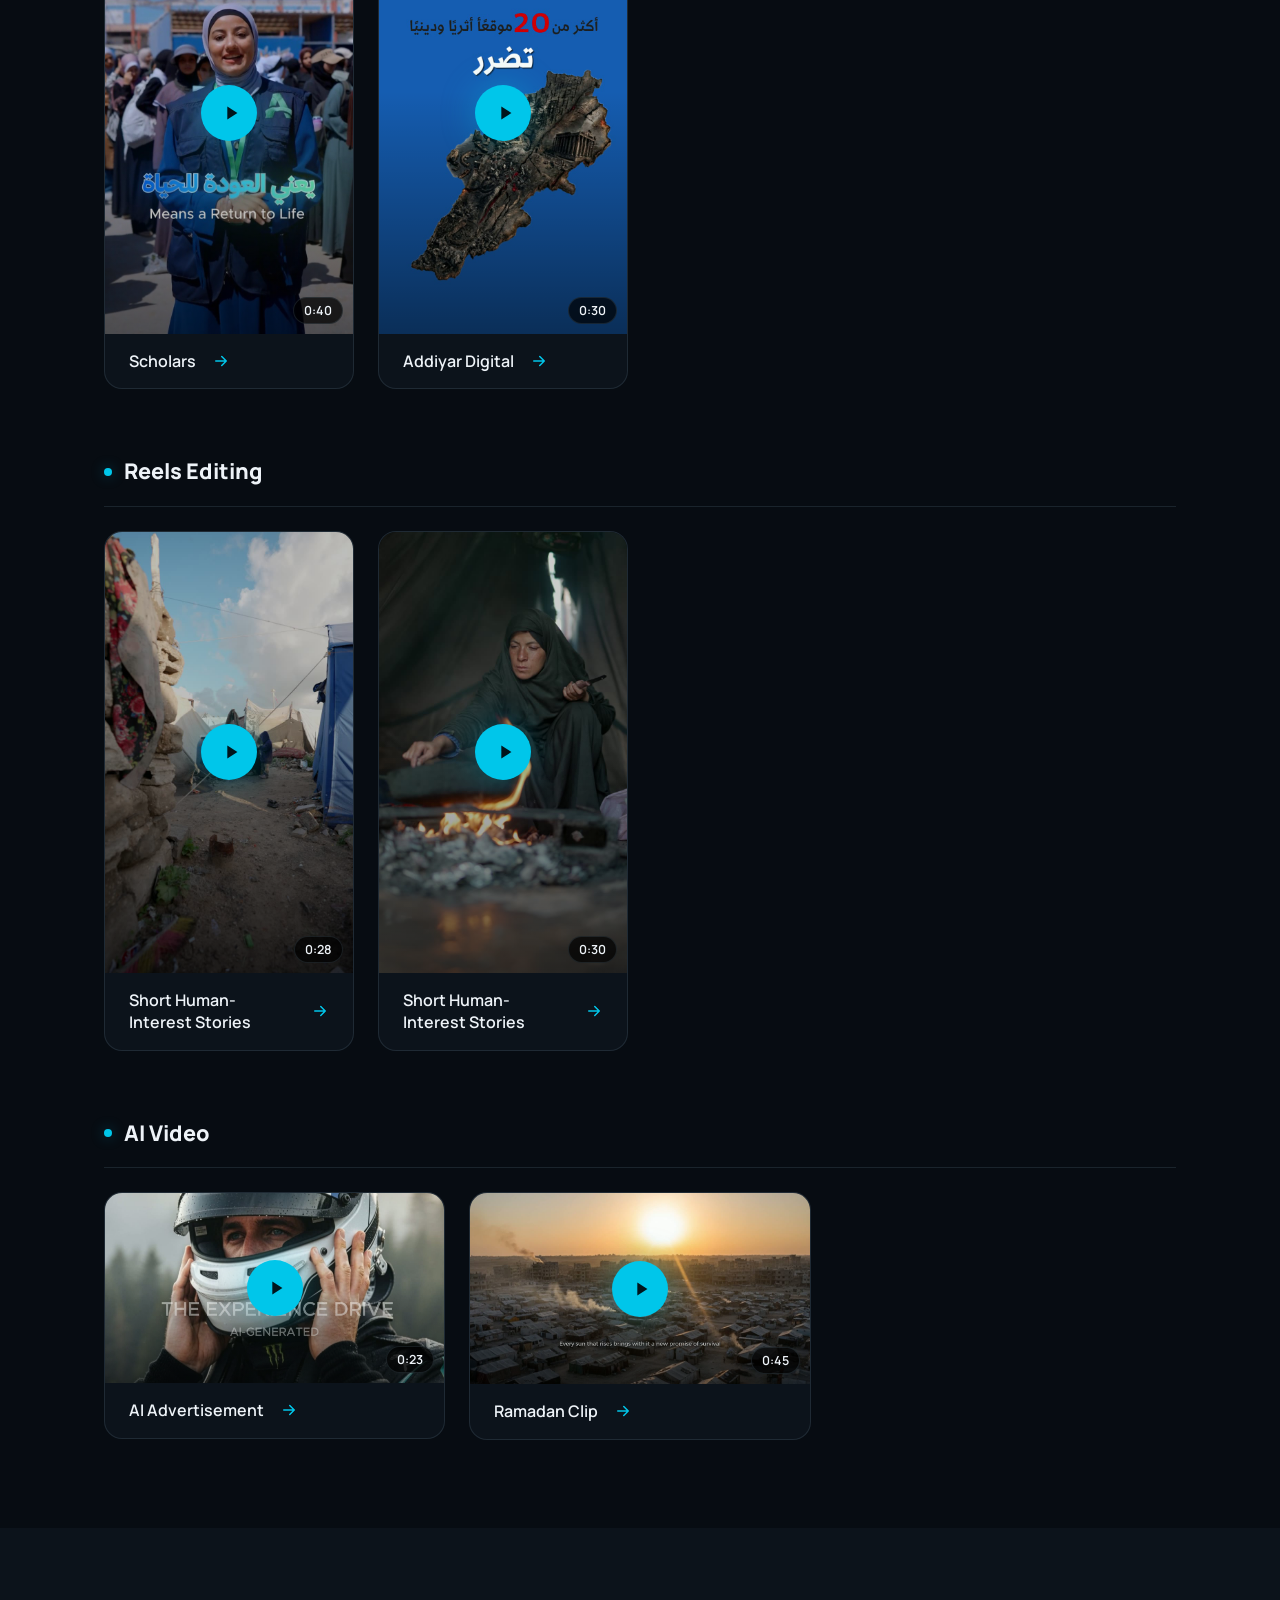
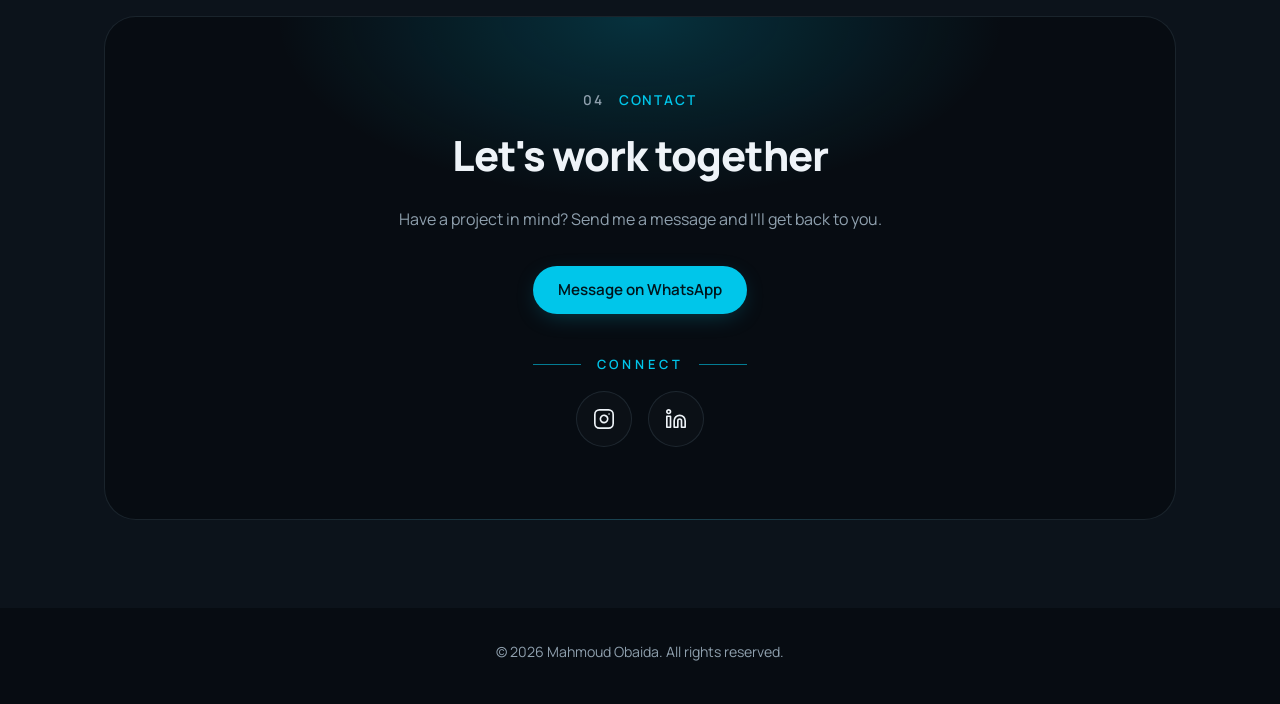
==== commit b7452410: "Hide the video download button in the player" ====
--- a/index.html
+++ b/index.html
@@ -120,7 +120,7 @@
 <dialog id="lightbox" aria-label="Video player">
   <div class="player" id="player">
     <button class="close" id="close" type="button" aria-label="Close video">✕</button>
-    <video id="vid" controls playsinline preload="none"></video>
+    <video id="vid" controls playsinline preload="none" controlslist="nodownload noremoteplayback" disablepictureinpicture oncontextmenu="return false"></video>
     <p class="cap" id="cap"></p>
   </div>
 </dialog>
